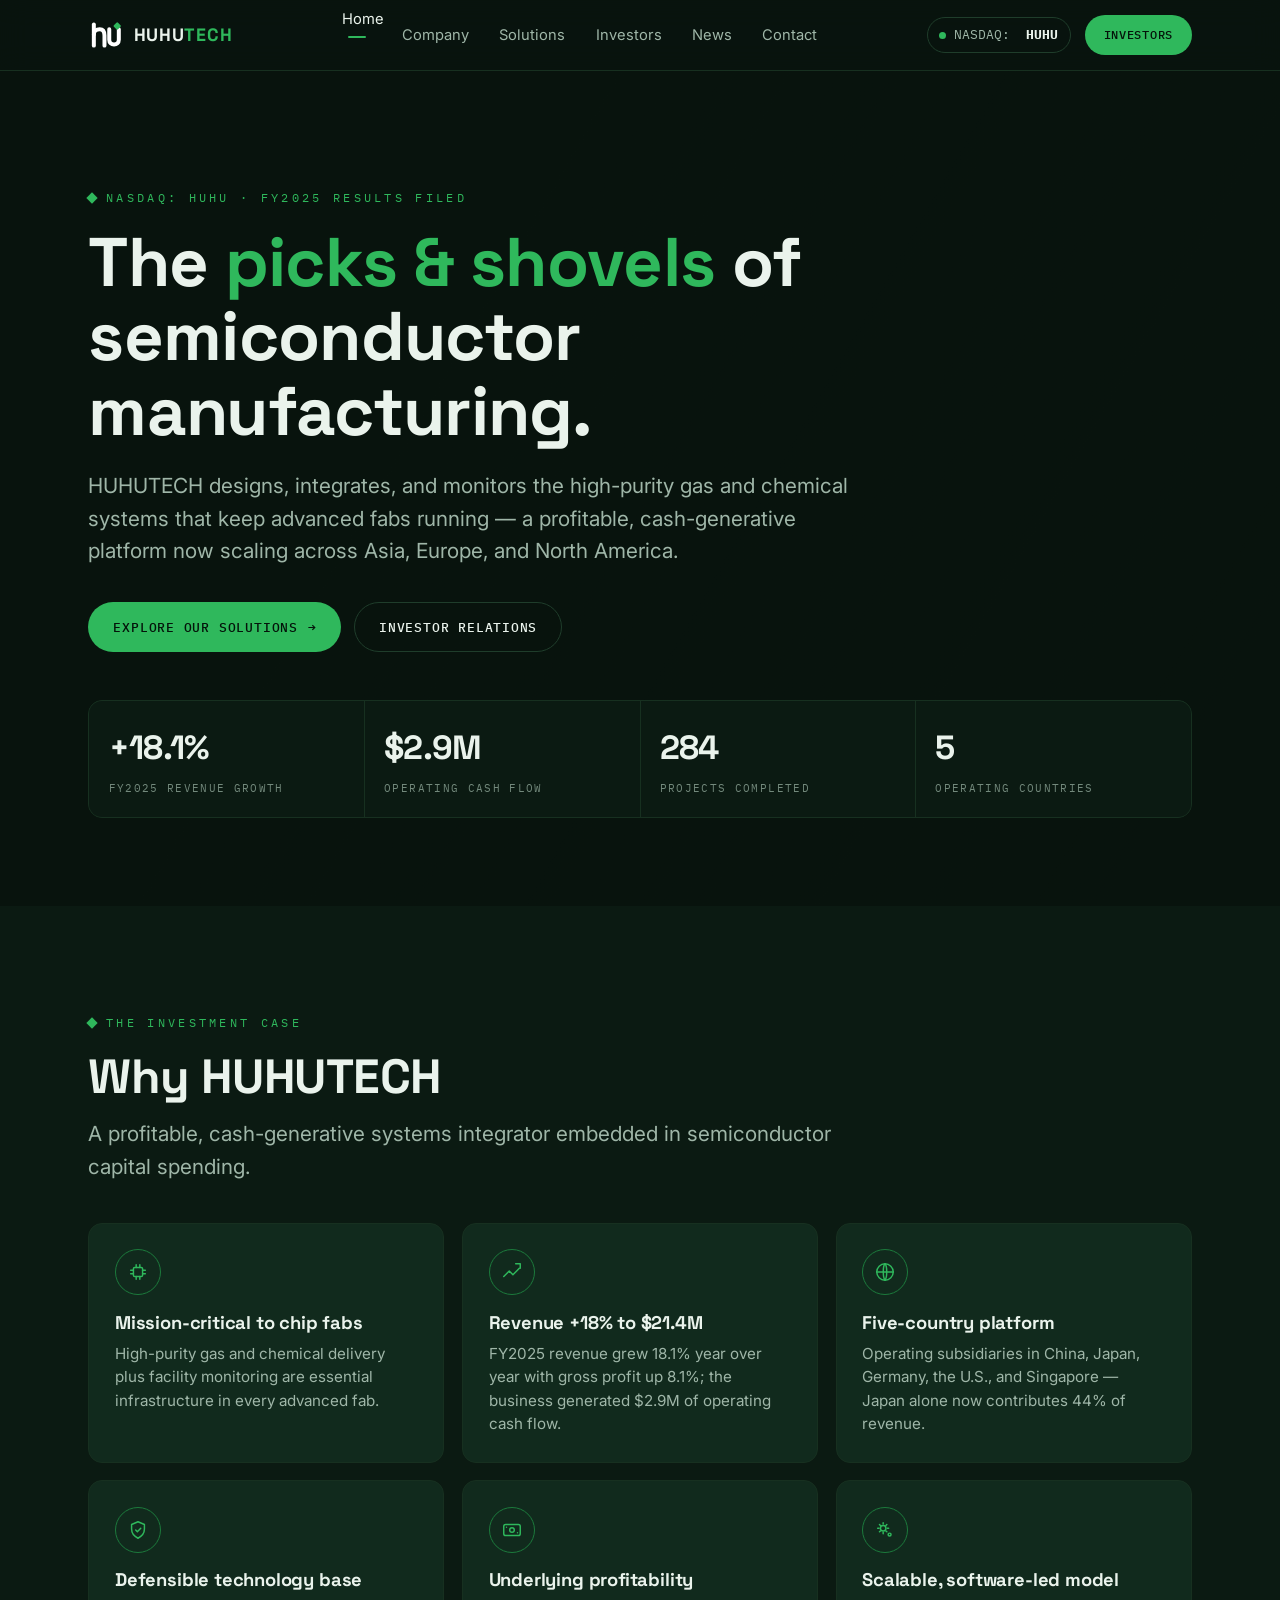
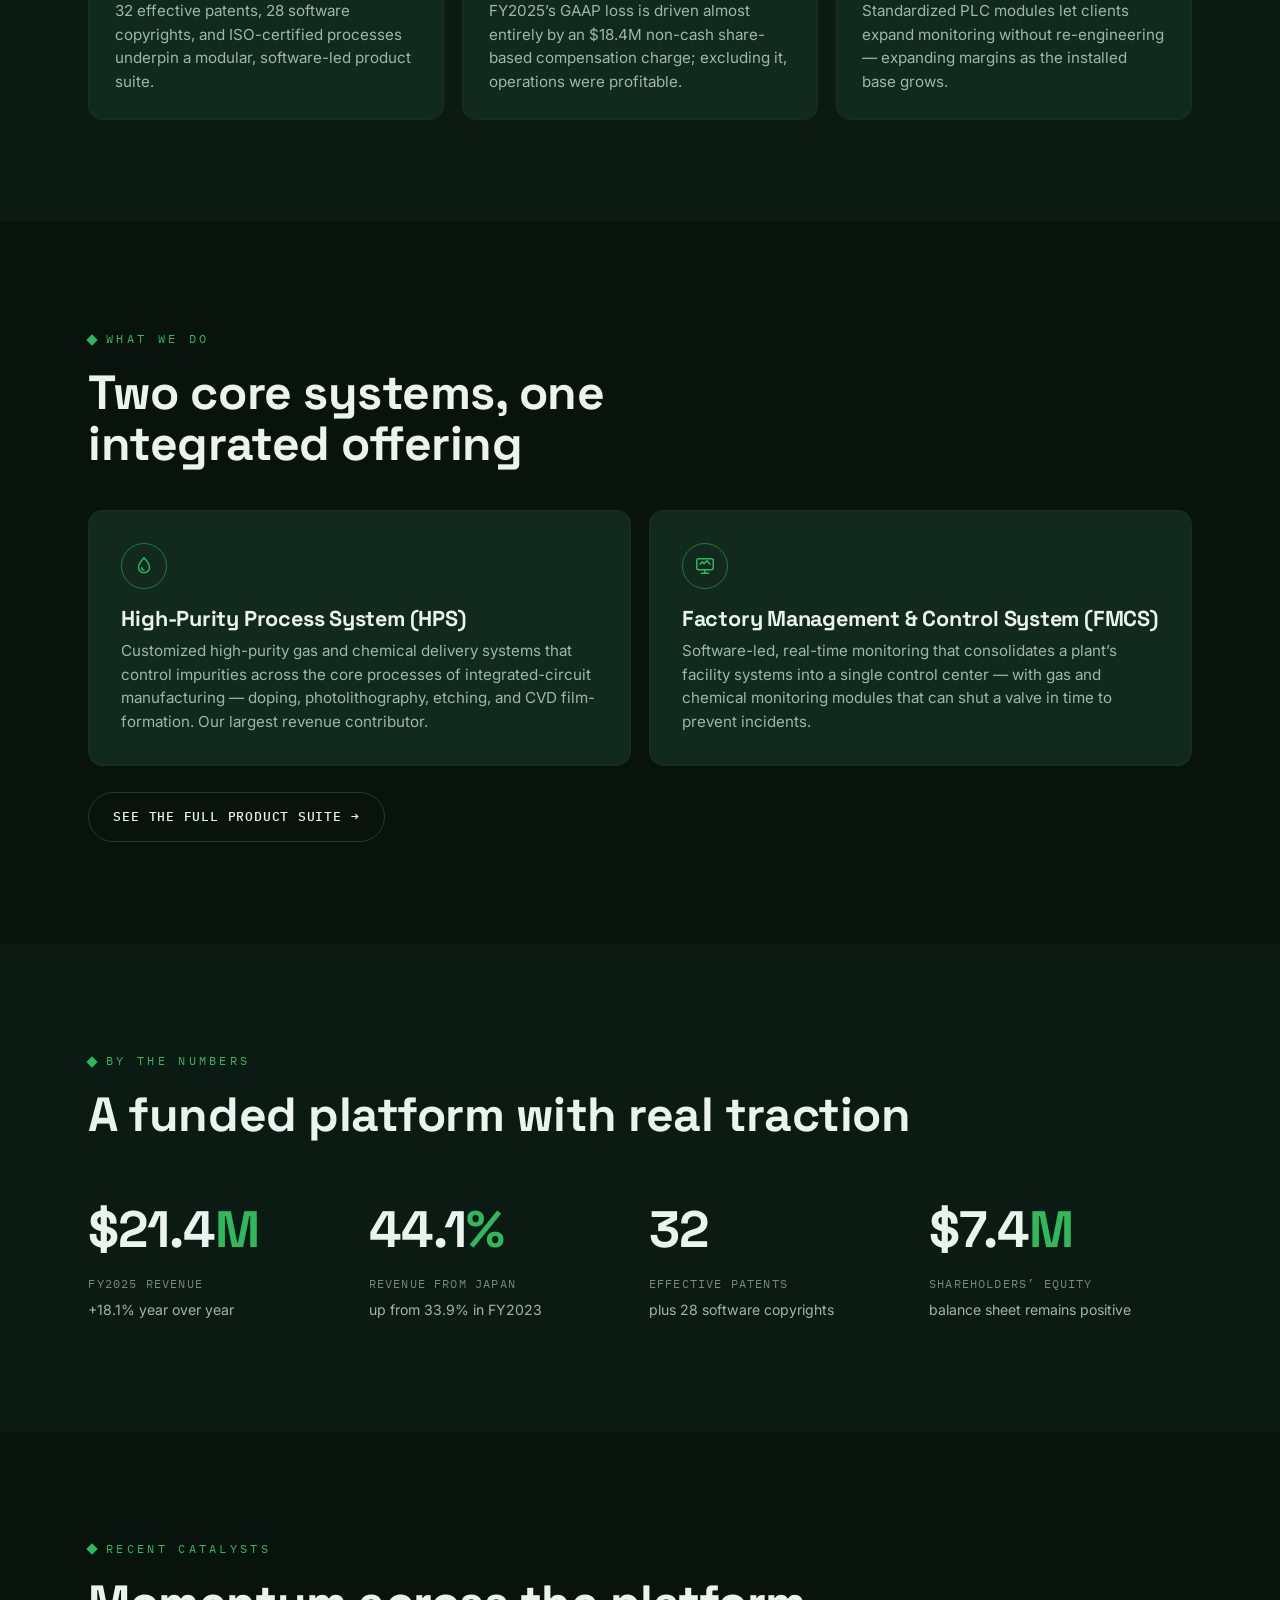
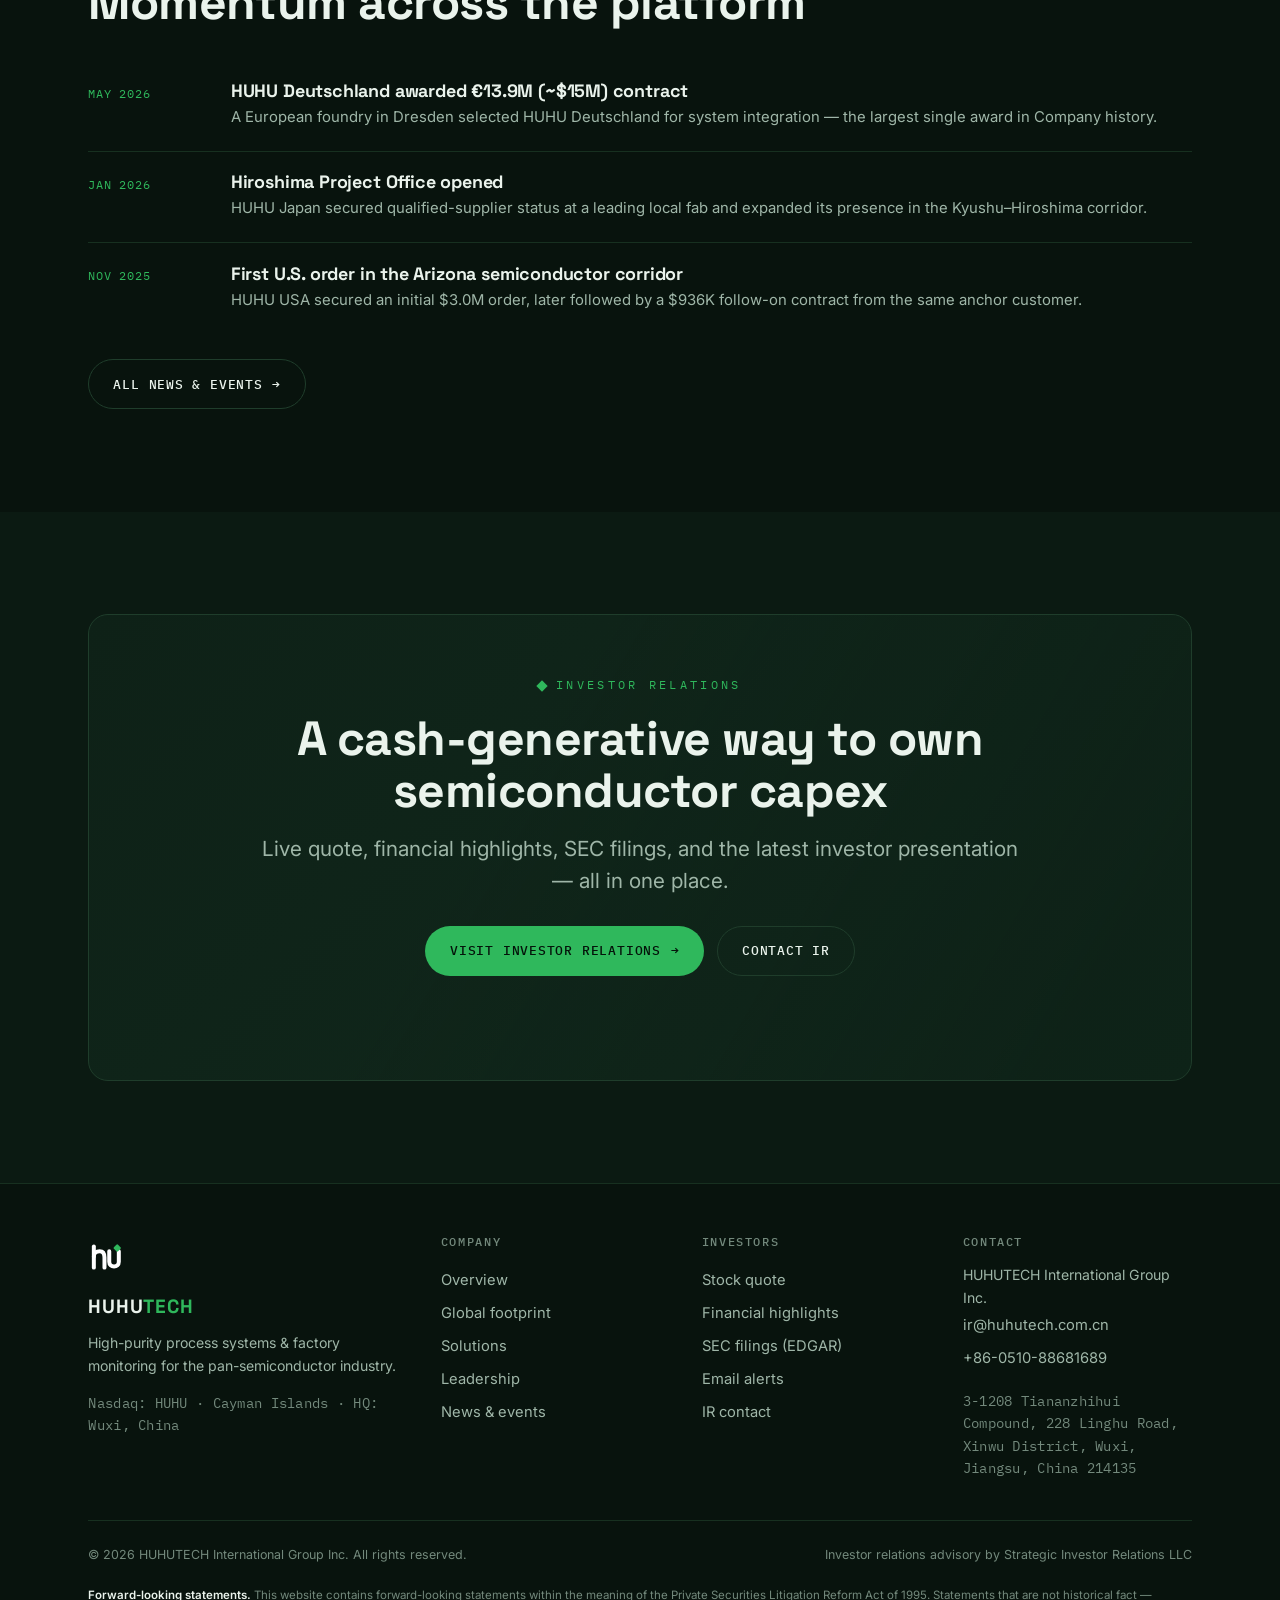
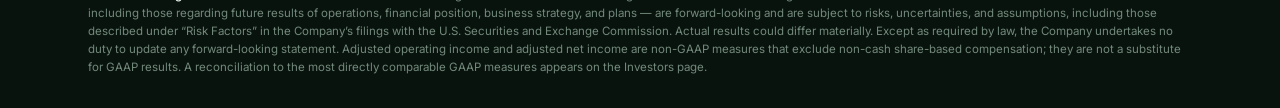
==== index.html @ 42f3e0a0 "Add files via upload" ====
<!DOCTYPE html>
<html lang="en">
<head>
<meta charset="utf-8">
<meta name="viewport" content="width=device-width, initial-scale=1">
<script>document.documentElement.className+=" js";</script>
<title>HUHUTECH International Group Inc. (Nasdaq: HUHU)</title>
<meta name="description" content="HUHUTECH designs, integrates, and monitors high-purity gas and chemical systems and factory monitoring for the pan-semiconductor industry. Nasdaq: HUHU.">
<meta property="og:title" content="HUHUTECH International Group Inc. (Nasdaq: HUHU)">
<meta property="og:description" content="HUHUTECH designs, integrates, and monitors high-purity gas and chemical systems and factory monitoring for the pan-semiconductor industry. Nasdaq: HUHU.">
<meta property="og:type" content="website">
<link rel="icon" href="assets/logomark.svg" type="image/svg+xml">
<link rel="preconnect" href="https://fonts.googleapis.com">
<link rel="preconnect" href="https://fonts.gstatic.com" crossorigin>
<link href="https://fonts.googleapis.com/css2?family=Space+Grotesk:wght@400;500;600;700&family=Inter:wght@400;500;600&family=IBM+Plex+Mono:wght@400;500&display=swap" rel="stylesheet">
<link rel="stylesheet" href="assets/styles.css">
</head>
<body>
<header class="site-head">
  <div class="wrap nav">
    <a class="brand" href="index.html" aria-label="HUHUTECH home"><svg width="34" height="34" viewBox="0 0 64 64" fill="none" xmlns="http://www.w3.org/2000/svg" aria-hidden="true"><g stroke="#fff" stroke-width="7.5" stroke-linecap="round" stroke-linejoin="round" fill="none"><path d="M11 12 L11 52"/><path d="M11 31 C11 24 16 21 22 21 C28 21 31 26 31 33 L31 52"/><path d="M40 21 L40 41 C40 47 44 50 49 50 C54 50 58 47 58 41 L58 21"/></g><rect x="49.5" y="9.5" width="11" height="11" rx="2.2" transform="rotate(45 55 15)" fill="#2FB85C"/></svg><span class="wm">HUHU<b>TECH</b></span></a>
    <nav aria-label="Primary"><ul class="nav-links"><li><a href="index.html" class="active">Home</a></li><li><a href="company.html">Company</a></li><li><a href="solutions.html">Solutions</a></li><li><a href="investors.html">Investors</a></li><li><a href="news.html">News</a></li><li><a href="contact.html">Contact</a></li></ul></nav>
    <div class="nav-right">
      <a class="tick" href="investors.html"><span class="dot" aria-hidden="true"></span>NASDAQ:&nbsp;<b>HUHU</b></a>
      <a class="btn btn--primary btn--sm" href="investors.html">Investors</a>
      <button class="nav-toggle" aria-label="Menu" aria-expanded="false"><span></span><span></span><span></span></button>
    </div>
  </div>
</header>
<main>

<section class="hero">
  <div class="lattice" aria-hidden="true"></div>
  <div class="wrap"><div class="hero-inner">
    <span class="eyebrow">Nasdaq: HUHU &middot; FY2025 results filed</span>
    <h1>The <em>picks &amp; shovels</em> of semiconductor manufacturing.</h1>
    <p class="lede">HUHUTECH designs, integrates, and monitors the high-purity gas and chemical systems that keep advanced fabs running &mdash; a profitable, cash-generative platform now scaling across Asia, Europe, and North America.</p>
    <div class="hero-cta">
      <a class="btn btn--primary" href="solutions.html">Explore our solutions <span class="arrow">&rarr;</span></a>
      <a class="btn btn--ghost" href="investors.html">Investor relations</a>
    </div>
    <div class="hero-stats">
      <div class="cell"><div class="num" data-count="18.1" data-suffix="%" data-prefix="+" data-dec="1" data-final="+18.1%">+18.1%</div><div class="lab">FY2025 revenue growth</div></div>
      <div class="cell"><div class="num" data-count="2.9" data-prefix="$" data-suffix="M" data-dec="1" data-final="$2.9M">$2.9M</div><div class="lab">Operating cash flow</div></div>
      <div class="cell"><div class="num" data-count="284" data-final="284">284</div><div class="lab">Projects completed</div></div>
      <div class="cell"><div class="num" data-count="5" data-final="5">5</div><div class="lab">Operating countries</div></div>
    </div>
  </div></div>
</section>

<section class="section">
  <div class="wrap">
    <span class="eyebrow">The investment case</span>
    <h2 style="max-width:16ch;margin-bottom:1rem">Why HUHUTECH</h2>
    <p class="lede" style="margin-bottom:2.5rem">A profitable, cash-generative systems integrator embedded in semiconductor capital spending.</p>
    <div class="grid grid-3">
      <div class="card" data-reveal><div class="ico"><svg viewBox="0 0 24 24" fill="none" stroke="currentColor" stroke-width="1.6" stroke-linecap="round" stroke-linejoin="round"><rect x="7" y="7" width="10" height="10" rx="1.5"/><path d="M10 7V4M14 7V4M10 20v-3M14 20v-3M7 10H4M7 14H4M20 10h-3M20 14h-3"/></svg></div><h3>Mission-critical to chip fabs</h3><p>High-purity gas and chemical delivery plus facility monitoring are essential infrastructure in every advanced fab.</p></div>
      <div class="card" data-reveal><div class="ico"><svg viewBox="0 0 24 24" fill="none" stroke="currentColor" stroke-width="1.6" stroke-linecap="round" stroke-linejoin="round"><path d="M3 17l6-6 4 4 7-7"/><path d="M21 8V3h-5"/></svg></div><h3>Revenue +18% to $21.4M</h3><p>FY2025 revenue grew 18.1% year over year with gross profit up 8.1%; the business generated $2.9M of operating cash flow.</p></div>
      <div class="card" data-reveal><div class="ico"><svg viewBox="0 0 24 24" fill="none" stroke="currentColor" stroke-width="1.6" stroke-linecap="round" stroke-linejoin="round"><circle cx="12" cy="12" r="9"/><path d="M3 12h18M12 3c2.5 2.5 2.5 15 0 18M12 3c-2.5 2.5-2.5 15 0 18"/></svg></div><h3>Five-country platform</h3><p>Operating subsidiaries in China, Japan, Germany, the U.S., and Singapore &mdash; Japan alone now contributes 44% of revenue.</p></div>
      <div class="card" data-reveal><div class="ico"><svg viewBox="0 0 24 24" fill="none" stroke="currentColor" stroke-width="1.6" stroke-linecap="round" stroke-linejoin="round"><path d="M12 3l7 3v5c0 4.5-3 8-7 10-4-2-7-5.5-7-10V6z"/><path d="M9.5 12l1.8 1.8L15 10"/></svg></div><h3>Defensible technology base</h3><p>32 effective patents, 28 software copyrights, and ISO-certified processes underpin a modular, software-led product suite.</p></div>
      <div class="card" data-reveal><div class="ico"><svg viewBox="0 0 24 24" fill="none" stroke="currentColor" stroke-width="1.6" stroke-linecap="round" stroke-linejoin="round"><rect x="3" y="6" width="18" height="12" rx="2"/><circle cx="12" cy="12" r="2.5"/><path d="M6 9v.01M18 15v.01"/></svg></div><h3>Underlying profitability</h3><p>FY2025’s GAAP loss is driven almost entirely by an $18.4M non-cash share-based compensation charge; excluding it, operations were profitable.</p></div>
      <div class="card" data-reveal><div class="ico"><svg viewBox="0 0 24 24" fill="none" stroke="currentColor" stroke-width="1.6" stroke-linecap="round" stroke-linejoin="round"><circle cx="10" cy="10" r="3"/><path d="M10 4v1.5M10 14.5V16M4 10h1.5M14.5 10H16M6 6l1 1M14 14l-1-1M14 6l-1 1M6 14l1-1"/><circle cx="17" cy="17" r="1.6"/></svg></div><h3>Scalable, software-led model</h3><p>Standardized PLC modules let clients expand monitoring without re-engineering &mdash; expanding margins as the installed base grows.</p></div>
    </div>
  </div>
</section>

<section class="section section--ink">
  <div class="wrap">
    <span class="eyebrow">What we do</span>
    <h2 style="max-width:20ch;margin-bottom:2.5rem">Two core systems, one integrated offering</h2>
    <div class="grid grid-2">
      <div class="card" data-reveal style="padding:2rem">
        <div class="ico"><svg viewBox="0 0 24 24" fill="none" stroke="currentColor" stroke-width="1.6" stroke-linecap="round" stroke-linejoin="round"><path d="M12 3s6 6.5 6 10.5A6 6 0 0 1 6 13.5C6 9.5 12 3 12 3z"/><path d="M9.5 14a2.5 2.5 0 0 0 2.5 2.5"/></svg></div>
        <h3 style="font-size:1.35rem">High-Purity Process System (HPS)</h3>
        <p>Customized high-purity gas and chemical delivery systems that control impurities across the core processes of integrated-circuit manufacturing &mdash; doping, photolithography, etching, and CVD film-formation. Our largest revenue contributor.</p>
      </div>
      <div class="card" data-reveal style="padding:2rem">
        <div class="ico"><svg viewBox="0 0 24 24" fill="none" stroke="currentColor" stroke-width="1.6" stroke-linecap="round" stroke-linejoin="round"><rect x="3" y="4" width="18" height="12" rx="2"/><path d="M8 20h8M12 16v4M6.5 10l2.5-2.5L11 9.5 14 6l3.5 4"/></svg></div>
        <h3 style="font-size:1.35rem">Factory Management &amp; Control System (FMCS)</h3>
        <p>Software-led, real-time monitoring that consolidates a plant’s facility systems into a single control center &mdash; with gas and chemical monitoring modules that can shut a valve in time to prevent incidents.</p>
      </div>
    </div>
    <div style="margin-top:1.6rem"><a class="btn btn--ghost" href="solutions.html">See the full product suite <span class="arrow">&rarr;</span></a></div>
  </div>
</section>

<section class="section">
  <div class="wrap">
    <span class="eyebrow">By the numbers</span>
    <h2 style="margin-bottom:2.5rem">A funded platform with real traction</h2>
    <div class="stats-row">
      <div class="stat" data-reveal><div class="big">$21.4<span class="u">M</span></div><div class="cap">FY2025 revenue</div><div class="sub">+18.1% year over year</div></div>
      <div class="stat" data-reveal><div class="big">44.1<span class="u">%</span></div><div class="cap">Revenue from Japan</div><div class="sub">up from 33.9% in FY2023</div></div>
      <div class="stat" data-reveal><div class="big">32</div><div class="cap">Effective patents</div><div class="sub">plus 28 software copyrights</div></div>
      <div class="stat" data-reveal><div class="big">$7.4<span class="u">M</span></div><div class="cap">Shareholders’ equity</div><div class="sub">balance sheet remains positive</div></div>
    </div>
  </div>
</section>

<section class="section section--ink">
  <div class="wrap">
    <span class="eyebrow">Recent catalysts</span>
    <h2 style="margin-bottom:2rem">Momentum across the platform</h2>
    <div class="timeline">
      <div class="tl" data-reveal><div class="when">MAY 2026</div><div class="what"><h3>HUHU Deutschland awarded €13.9M (~$15M) contract</h3><p>A European foundry in Dresden selected HUHU Deutschland for system integration &mdash; the largest single award in Company history.</p></div></div>
      <div class="tl" data-reveal><div class="when">JAN 2026</div><div class="what"><h3>Hiroshima Project Office opened</h3><p>HUHU Japan secured qualified-supplier status at a leading local fab and expanded its presence in the Kyushu&ndash;Hiroshima corridor.</p></div></div>
      <div class="tl" data-reveal><div class="when">NOV 2025</div><div class="what"><h3>First U.S. order in the Arizona semiconductor corridor</h3><p>HUHU USA secured an initial $3.0M order, later followed by a $936K follow-on contract from the same anchor customer.</p></div></div>
    </div>
    <div style="margin-top:1.6rem"><a class="btn btn--ghost" href="news.html">All news &amp; events <span class="arrow">&rarr;</span></a></div>
  </div>
</section>

<section class="section">
  <div class="wrap">
    <div class="cta-band">
      <div class="lattice" aria-hidden="true" style="opacity:.35"></div>
      <div style="position:relative;z-index:2">
        <span class="eyebrow" style="justify-content:center">Investor relations</span>
        <h2>A cash-generative way to own semiconductor capex</h2>
        <p class="lede">Live quote, financial highlights, SEC filings, and the latest investor presentation &mdash; all in one place.</p>
        <div class="hero-cta">
          <a class="btn btn--primary" href="investors.html">Visit investor relations <span class="arrow">&rarr;</span></a>
          <a class="btn btn--ghost" href="contact.html">Contact IR</a>
        </div>
      </div>
    </div>
  </div>
</section>

</main>
<footer class="site-foot">
  <div class="wrap">
    <div class="foot-top">
      <div class="foot-col foot-brand">
        <a class="brand" href="index.html" aria-label="HUHUTECH home"><svg width="34" height="34" viewBox="0 0 64 64" fill="none" xmlns="http://www.w3.org/2000/svg" aria-hidden="true"><g stroke="#fff" stroke-width="7.5" stroke-linecap="round" stroke-linejoin="round" fill="none"><path d="M11 12 L11 52"/><path d="M11 31 C11 24 16 21 22 21 C28 21 31 26 31 33 L31 52"/><path d="M40 21 L40 41 C40 47 44 50 49 50 C54 50 58 47 58 41 L58 21"/></g><rect x="49.5" y="9.5" width="11" height="11" rx="2.2" transform="rotate(45 55 15)" fill="#2FB85C"/></svg></a>
        <div class="wm">HUHU<b>TECH</b></div>
        <p>High-purity process systems &amp; factory monitoring for the pan-semiconductor industry.</p>
        <p class="note">Nasdaq: HUHU &middot; Cayman Islands &middot; HQ: Wuxi, China</p>
      </div>
      <div class="foot-col">
        <h4>Company</h4>
        <a href="company.html">Overview</a>
        <a href="company.html#footprint">Global footprint</a>
        <a href="solutions.html">Solutions</a>
        <a href="company.html#leadership">Leadership</a>
        <a href="news.html">News &amp; events</a>
      </div>
      <div class="foot-col">
        <h4>Investors</h4>
        <a href="investors.html#quote">Stock quote</a>
        <a href="investors.html#financials">Financial highlights</a>
        <a href="https://www.sec.gov/cgi-bin/browse-edgar?action=getcompany&amp;company=huhutech&amp;type=20-F&amp;dateb=&amp;owner=include&amp;count=40" target="_blank" rel="noopener">SEC filings (EDGAR)</a>
        <a href="investors.html#alerts">Email alerts</a>
        <a href="contact.html">IR contact</a>
      </div>
      <div class="foot-col">
        <h4>Contact</h4>
        <p>HUHUTECH International Group Inc.</p>
        <a href="mailto:ir@huhutech.com.cn">ir@huhutech.com.cn</a>
        <a href="tel:+861051088681689">+86-0510-88681689</a>
        <p class="note">3-1208 Tiananzhihui Compound, 228 Linghu Road, Xinwu District, Wuxi, Jiangsu, China 214135</p>
      </div>
    </div>
    <div class="foot-bottom">
      <p>&copy; <span id="yr">2026</span> HUHUTECH International Group Inc. All rights reserved.</p>
      <p>Investor relations advisory by Strategic Investor Relations LLC</p>
    </div>
    <p class="foot-disc"><strong>Forward-looking statements.</strong> This website contains forward-looking statements within the meaning of the Private Securities Litigation Reform Act of 1995. Statements that are not historical fact — including those regarding future results of operations, financial position, business strategy, and plans — are forward-looking and are subject to risks, uncertainties, and assumptions, including those described under “Risk Factors” in the Company’s filings with the U.S. Securities and Exchange Commission. Actual results could differ materially. Except as required by law, the Company undertakes no duty to update any forward-looking statement. Adjusted operating income and adjusted net income are non-GAAP measures that exclude non-cash share-based compensation; they are not a substitute for GAAP results. A reconciliation to the most directly comparable GAAP measures appears on the Investors page.</p>
  </div>
</footer>
<script src="assets/main.js"></script>

</body>
</html>
---- assets/styles.css ----
/* ============================================================
   HUHUTECH International Group — site stylesheet
   Design system: precision / high-purity / control-room
   ============================================================ */

:root{
  /* surfaces */
  --ink:#08130D;
  --ink-1:#0B1A12;
  --ink-2:#0E2117;
  --panel:#112A1D;
  --panel-2:#16331F;
  --line:#1F3D2B;
  --line-soft:#173020;
  /* brand */
  --green:#2FB85C;
  --green-bright:#41D873;
  --green-deep:#1C7A3C;
  /* text */
  --text:#EAF3EC;
  --mist:#9FB6A8;
  --mist-dim:#73897C;
  --paper:#F3F7F4;
  /* type */
  --display:"Space Grotesk",-apple-system,BlinkMacSystemFont,"Segoe UI",sans-serif;
  --body:"Inter",-apple-system,BlinkMacSystemFont,"Segoe UI",sans-serif;
  --mono:"IBM Plex Mono",ui-monospace,"SFMono-Regular",Menlo,monospace;
  /* metrics */
  --maxw:1180px;
  --gap:clamp(1rem,3vw,2rem);
  --radius:14px;
  --radius-lg:20px;
}

*{box-sizing:border-box;margin:0;padding:0}
html{scroll-behavior:smooth;-webkit-text-size-adjust:100%}
body{
  font-family:var(--body);
  background:var(--ink-1);
  color:var(--text);
  line-height:1.6;
  font-size:17px;
  -webkit-font-smoothing:antialiased;
  text-rendering:optimizeLegibility;
  overflow-x:hidden;
}
img,svg{display:block;max-width:100%}
a{color:inherit;text-decoration:none}
::selection{background:var(--green);color:var(--ink)}

/* ---------- layout primitives ---------- */
.wrap{max-width:var(--maxw);margin:0 auto;padding:0 clamp(1.1rem,4vw,2.4rem)}
.section{padding:clamp(3.5rem,8vw,6.5rem) 0}
.section--tight{padding:clamp(2.5rem,5vw,4rem) 0}
.section--paper{background:var(--paper);color:#0d1f15}
.section--ink{background:var(--ink)}
.divider{height:1px;background:var(--line-soft);border:0}

/* ---------- eyebrow + headings ---------- */
.eyebrow{
  font-family:var(--mono);
  font-size:.74rem;
  letter-spacing:.28em;
  text-transform:uppercase;
  color:var(--green);
  display:inline-flex;align-items:center;gap:.6rem;
  margin-bottom:1.1rem;
}
.eyebrow::before{
  content:"";width:8px;height:8px;background:var(--green);
  transform:rotate(45deg);display:inline-block;flex:none;
}
.section--paper .eyebrow{color:var(--green-deep)}
h1,h2,h3,h4{font-family:var(--display);font-weight:700;line-height:1.08;letter-spacing:-.01em}
h1{font-size:clamp(2.4rem,6vw,4.3rem)}
h2{font-size:clamp(1.9rem,4vw,3rem)}
h3{font-size:clamp(1.2rem,2vw,1.5rem)}
.lede{font-size:clamp(1.05rem,1.7vw,1.3rem);color:var(--mist);max-width:60ch;line-height:1.55}
.section--paper .lede{color:#3a4d42}
p{color:var(--mist)}
.section--paper p{color:#41544a}
strong{color:var(--text);font-weight:600}
.section--paper strong{color:#0d1f15}

/* ---------- buttons ---------- */
.btn{
  font-family:var(--mono);font-size:.82rem;letter-spacing:.06em;
  text-transform:uppercase;font-weight:500;
  display:inline-flex;align-items:center;gap:.6rem;
  padding:.85rem 1.5rem;border-radius:999px;
  border:1px solid transparent;cursor:pointer;
  transition:transform .18s ease,background .18s ease,border-color .18s ease,color .18s ease;
  white-space:nowrap;
}
.btn--primary{background:var(--green);color:#04130a}
.btn--primary:hover{background:var(--green-bright);transform:translateY(-2px)}
.btn--ghost{border-color:var(--line);color:var(--text)}
.btn--ghost:hover{border-color:var(--green);color:var(--green-bright);transform:translateY(-2px)}
.section--paper .btn--ghost{border-color:#cdddd3;color:#0d1f15}
.btn--sm{padding:.6rem 1.1rem;font-size:.74rem}
.arrow{transition:transform .18s ease}
.btn:hover .arrow{transform:translateX(3px)}

/* ---------- header / nav ---------- */
.site-head{
  position:sticky;top:0;z-index:60;
  background:rgba(8,19,13,.78);
  backdrop-filter:blur(14px);-webkit-backdrop-filter:blur(14px);
  border-bottom:1px solid var(--line-soft);
}
.nav{display:flex;align-items:center;justify-content:space-between;height:70px;gap:1.2rem}
.brand{display:flex;align-items:center;gap:.7rem;flex:none}
.brand svg{width:34px;height:34px}
.brand .wm{font-family:var(--display);font-weight:700;font-size:1.12rem;letter-spacing:.04em}
.brand .wm b{color:var(--green);font-weight:700}
.nav-links{display:flex;align-items:center;gap:.3rem;list-style:none}
.nav-links a{
  font-size:.92rem;color:var(--mist);padding:.5rem .8rem;border-radius:8px;
  transition:color .16s ease,background .16s ease;
}
.nav-links a:hover{color:var(--text)}
.nav-links a.active{color:var(--text)}
.nav-links a.active::after{
  content:"";display:block;height:2px;width:18px;background:var(--green);
  margin:.28rem auto 0;border-radius:2px;
}
.nav-right{display:flex;align-items:center;gap:.9rem;flex:none}
.tick{
  font-family:var(--mono);font-size:.8rem;display:flex;align-items:center;gap:.5rem;
  padding:.4rem .7rem;border:1px solid var(--line);border-radius:999px;color:var(--mist);
}
.tick b{color:var(--text)}
.tick .dot{width:7px;height:7px;border-radius:50%;background:var(--green);box-shadow:0 0 0 0 rgba(47,184,92,.6);animation:pulse 2.4s infinite}
@keyframes pulse{0%{box-shadow:0 0 0 0 rgba(47,184,92,.55)}70%{box-shadow:0 0 0 7px rgba(47,184,92,0)}100%{box-shadow:0 0 0 0 rgba(47,184,92,0)}}
.nav-toggle{display:none;background:none;border:1px solid var(--line);border-radius:8px;padding:.45rem .6rem;cursor:pointer}
.nav-toggle span{display:block;width:18px;height:2px;background:var(--text);margin:3px 0;transition:.2s}

@media(max-width:920px){
  .nav-links{
    position:fixed;inset:70px 0 auto 0;flex-direction:column;align-items:stretch;
    background:var(--ink);border-bottom:1px solid var(--line);padding:.6rem 1.2rem 1.2rem;
    gap:.1rem;transform:translateY(-130%);transition:transform .28s ease;z-index:55;
  }
  .nav-links.open{transform:translateY(0)}
  .nav-links a{padding:.85rem .4rem;border-bottom:1px solid var(--line-soft)}
  .nav-links a.active::after{display:none}
  .nav-toggle{display:block}
  .tick{display:none}
}

/* ---------- hero ---------- */
.hero{position:relative;overflow:hidden;background:var(--ink)}
.hero .wrap{position:relative;z-index:2}
.hero-inner{padding:clamp(3.5rem,9vw,7rem) 0 clamp(3rem,7vw,5.5rem)}
.lattice{
  position:absolute;inset:0;z-index:1;pointer-events:none;opacity:.55;
  background-image:
    linear-gradient(120deg,rgba(8,19,13,0) 35%,rgba(8,19,13,.9) 90%),
    url("assets/lattice.svg");
  background-size:cover,46px 46px;
}
.hero h1{max-width:18ch;margin-bottom:1.4rem}
.hero h1 em{font-style:normal;color:var(--green);position:relative}
.hero .lede{margin-bottom:2.2rem}
.hero-cta{display:flex;flex-wrap:wrap;gap:.8rem;margin-bottom:3rem}
.hero-stats{display:grid;grid-template-columns:repeat(4,1fr);gap:1px;background:var(--line-soft);
  border:1px solid var(--line-soft);border-radius:var(--radius);overflow:hidden}
.hero-stats .cell{background:var(--ink-1);padding:1.2rem 1.2rem}
.hero-stats .num{font-family:var(--display);font-weight:700;font-size:clamp(1.5rem,3vw,2.1rem);color:var(--text);letter-spacing:-.02em}
.hero-stats .lab{font-family:var(--mono);font-size:.7rem;letter-spacing:.12em;text-transform:uppercase;color:var(--mist-dim);margin-top:.35rem}
@media(max-width:680px){.hero-stats{grid-template-columns:repeat(2,1fr)}}

/* ---------- cards / grids ---------- */
.grid{display:grid;gap:1.1rem}
.grid-2{grid-template-columns:repeat(2,1fr)}
.grid-3{grid-template-columns:repeat(3,1fr)}
.grid-4{grid-template-columns:repeat(4,1fr)}
@media(max-width:900px){.grid-3,.grid-4{grid-template-columns:repeat(2,1fr)}}
@media(max-width:600px){.grid-2,.grid-3,.grid-4{grid-template-columns:1fr}}

.card{
  background:var(--panel);border:1px solid var(--line-soft);border-radius:var(--radius);
  padding:1.6rem;transition:border-color .2s ease,transform .2s ease,background .2s ease;
}
.card:hover{border-color:var(--green-deep);transform:translateY(-3px)}
.card .ico{
  width:46px;height:46px;border-radius:50%;border:1.5px solid var(--green-deep);
  display:flex;align-items:center;justify-content:center;margin-bottom:1.1rem;color:var(--green);
}
.card .ico svg{width:22px;height:22px}
.card h3{margin-bottom:.55rem;font-size:1.15rem}
.card p{font-size:.95rem;line-height:1.55}
.section--paper .card{background:#fff;border-color:#e4ece7}
.section--paper .card:hover{border-color:var(--green)}
.section--paper .card .ico{border-color:var(--green)}

/* ---------- stat callouts ---------- */
.stats-row{display:grid;grid-template-columns:repeat(4,1fr);gap:1.1rem}
@media(max-width:860px){.stats-row{grid-template-columns:repeat(2,1fr)}}
.stat{padding:.5rem 0}
.stat .big{font-family:var(--display);font-weight:700;font-size:clamp(2.2rem,4.5vw,3.2rem);letter-spacing:-.02em;color:var(--text)}
.stat .big .u{color:var(--green)}
.stat .cap{font-family:var(--mono);font-size:.74rem;letter-spacing:.1em;text-transform:uppercase;color:var(--mist-dim);margin-top:.3rem}
.stat .sub{font-size:.88rem;color:var(--mist);margin-top:.3rem}
.section--paper .stat .big{color:#0d1f15}

/* ---------- two-column feature ---------- */
.feat{display:grid;grid-template-columns:1.05fr .95fr;gap:clamp(1.5rem,4vw,3.4rem);align-items:center}
.feat.rev{grid-template-columns:.95fr 1.05fr}
@media(max-width:840px){.feat,.feat.rev{grid-template-columns:1fr}}
.feat ul{list-style:none;margin-top:1.3rem;display:grid;gap:.8rem}
.feat li{position:relative;padding-left:1.5rem;color:var(--mist);font-size:.97rem}
.feat li::before{content:"";position:absolute;left:0;top:.5em;width:8px;height:8px;background:var(--green);transform:rotate(45deg)}
.section--paper .feat li{color:#41544a}

/* ---------- diagram panel (FMCS layers) ---------- */
.layers{display:grid;gap:.7rem}
.layer{
  display:flex;align-items:center;gap:1rem;background:var(--panel);border:1px solid var(--line-soft);
  border-radius:12px;padding:1rem 1.2rem;
}
.layer .n{font-family:var(--mono);color:var(--green);font-size:.85rem;flex:none;width:1.6rem}
.layer .t{font-family:var(--display);font-weight:600;font-size:1rem}
.layer .d{color:var(--mist);font-size:.86rem}
.layer .chev{margin-left:auto;color:var(--green-deep)}

/* ---------- footprint ---------- */
.geo-grid{display:grid;grid-template-columns:repeat(5,1fr);gap:1rem}
@media(max-width:900px){.geo-grid{grid-template-columns:repeat(2,1fr)}}
@media(max-width:520px){.geo-grid{grid-template-columns:1fr}}
.geo{background:var(--panel);border:1px solid var(--line-soft);border-radius:var(--radius);overflow:hidden}
.geo .hd{background:var(--green-deep);color:#eafff1;font-family:var(--display);font-weight:600;padding:.7rem 1rem;font-size:1rem;display:flex;justify-content:space-between;align-items:center}
.geo .hd .est{font-family:var(--mono);font-size:.66rem;letter-spacing:.08em;opacity:.85}
.geo .bd{padding:1rem 1.1rem 1.2rem}
.geo .sub{font-family:var(--display);font-weight:600;font-size:.98rem;color:var(--text);margin-bottom:.35rem}
.geo .bd p{font-size:.85rem;line-height:1.5}

/* ---------- bars / charts ---------- */
.bars{display:grid;gap:1.1rem;margin-top:.5rem}
.bar-row{display:grid;grid-template-columns:5.2rem 1fr 5rem;align-items:center;gap:1rem}
.bar-row .yr{font-family:var(--mono);font-size:.82rem;color:var(--mist)}
.bar-track{height:30px;background:var(--ink-2);border-radius:7px;overflow:hidden;border:1px solid var(--line-soft)}
.bar-fill{height:100%;background:linear-gradient(90deg,var(--green-deep),var(--green));border-radius:6px;width:0;transition:width 1.1s cubic-bezier(.2,.7,.2,1)}
.bar-row .val{font-family:var(--display);font-weight:600;font-size:1rem;text-align:right}
.section--paper .bar-track{background:#e8efe9;border-color:#dbe6df}

/* donut legend */
.legend{display:grid;gap:.6rem;margin-top:.4rem}
.legend .li{display:flex;align-items:center;gap:.7rem;font-size:.92rem}
.legend .sw{width:13px;height:13px;border-radius:3px;flex:none}
.legend .li .pc{margin-left:auto;font-family:var(--mono);color:var(--text);font-weight:500}
.section--paper .legend .li .pc{color:#0d1f15}

/* ---------- tables ---------- */
.tbl-wrap{overflow-x:auto;border:1px solid var(--line-soft);border-radius:var(--radius)}
table{width:100%;border-collapse:collapse;font-size:.92rem;min-width:480px}
th,td{text-align:left;padding:.85rem 1.1rem;border-bottom:1px solid var(--line-soft)}
thead th{font-family:var(--mono);font-size:.7rem;letter-spacing:.1em;text-transform:uppercase;color:var(--mist-dim);background:var(--ink-2)}
tbody tr:last-child td{border-bottom:0}
tbody tr:nth-child(even){background:var(--ink-2)}
td.num,th.num{text-align:right;font-family:var(--mono);color:var(--text)}
td:first-child{color:var(--mist)}

/* ---------- IR quote / widgets ---------- */
.quote-grid{display:grid;grid-template-columns:1.3fr 1fr;gap:1.4rem;align-items:start}
@media(max-width:900px){.quote-grid{grid-template-columns:1fr}}
.widget-card{background:var(--panel);border:1px solid var(--line-soft);border-radius:var(--radius);padding:1.1rem;overflow:hidden}
.widget-card h3{font-size:1rem;margin-bottom:.9rem;color:var(--mist);font-family:var(--mono);font-weight:500;font-size:.78rem;letter-spacing:.14em;text-transform:uppercase}
.profile-grid{display:grid;grid-template-columns:repeat(2,1fr);gap:1px;background:var(--line-soft);border:1px solid var(--line-soft);border-radius:var(--radius);overflow:hidden}
.profile-grid .pc{background:var(--panel);padding:1.1rem 1.2rem}
.profile-grid .k{font-family:var(--mono);font-size:.68rem;letter-spacing:.1em;text-transform:uppercase;color:var(--mist-dim)}
.profile-grid .v{font-family:var(--display);font-weight:600;font-size:1.25rem;margin-top:.25rem}

/* ---------- timeline / news ---------- */
.timeline{display:grid;gap:0}
.tl{display:grid;grid-template-columns:7.5rem 1fr;gap:1.4rem;padding:1.3rem 0;border-bottom:1px solid var(--line-soft);position:relative}
.tl:last-child{border-bottom:0}
.tl .when{font-family:var(--mono);font-size:.78rem;letter-spacing:.06em;color:var(--green);padding-top:.15rem}
.tl .what h3{font-size:1.12rem;margin-bottom:.35rem}
.tl .what p{font-size:.93rem}
@media(max-width:560px){.tl{grid-template-columns:1fr;gap:.4rem}}

/* ---------- leadership ---------- */
.people{display:grid;grid-template-columns:repeat(3,1fr);gap:1.1rem}
@media(max-width:820px){.people{grid-template-columns:repeat(2,1fr)}}
@media(max-width:520px){.people{grid-template-columns:1fr}}
.person{background:var(--panel);border:1px solid var(--line-soft);border-radius:var(--radius);padding:1.5rem}
.person .av{width:54px;height:54px;border-radius:12px;background:linear-gradient(135deg,var(--green-deep),var(--green));
  display:flex;align-items:center;justify-content:center;font-family:var(--display);font-weight:700;color:#04130a;font-size:1.1rem;margin-bottom:1rem}
.person h3{font-size:1.12rem;margin-bottom:.15rem}
.person .role{font-family:var(--mono);font-size:.74rem;letter-spacing:.08em;text-transform:uppercase;color:var(--green);margin-bottom:.9rem}
.person ul{list-style:none;display:grid;gap:.4rem}
.person li{font-size:.84rem;color:var(--mist);padding-left:1rem;position:relative;line-height:1.45}
.person li::before{content:"";position:absolute;left:0;top:.55em;width:5px;height:5px;background:var(--green-deep);transform:rotate(45deg)}
.person .tag{display:inline-block;font-family:var(--mono);font-size:.66rem;letter-spacing:.08em;text-transform:uppercase;color:var(--mist-dim);border:1px solid var(--line);border-radius:999px;padding:.2rem .6rem;margin-bottom:.8rem}

/* ---------- pills ---------- */
.pills{display:flex;flex-wrap:wrap;gap:.6rem;margin-top:1.3rem}
.pill{font-family:var(--mono);font-size:.78rem;letter-spacing:.04em;color:var(--mist);
  border:1px solid var(--line);border-radius:999px;padding:.5rem .95rem;background:var(--ink-2)}
.pill b{color:var(--green)}

/* ---------- CTA band ---------- */
.cta-band{background:linear-gradient(135deg,var(--ink-2),var(--panel));border:1px solid var(--line);border-radius:var(--radius-lg);
  padding:clamp(2rem,5vw,3.5rem);text-align:center;position:relative;overflow:hidden}
.cta-band h2{margin-bottom:1rem}
.cta-band .lede{margin:0 auto 1.8rem}
.cta-band .hero-cta{justify-content:center}

/* ---------- disclosure / fineprint ---------- */
.fineprint{font-size:.78rem;color:var(--mist-dim);line-height:1.55;max-width:90ch}
.fineprint h4{font-family:var(--mono);font-size:.72rem;letter-spacing:.12em;text-transform:uppercase;color:var(--mist);margin-bottom:.5rem;font-weight:500}
.note{font-family:var(--mono);font-size:.72rem;color:var(--mist-dim);letter-spacing:.02em;margin-top:.9rem}

/* ---------- forms ---------- */
.field{display:grid;gap:.4rem;margin-bottom:1rem}
.field label{font-family:var(--mono);font-size:.72rem;letter-spacing:.1em;text-transform:uppercase;color:var(--mist)}
.field input,.field textarea,.field select{
  font-family:var(--body);font-size:.95rem;color:var(--text);background:var(--ink-2);
  border:1px solid var(--line);border-radius:10px;padding:.8rem 1rem;width:100%;
}
.field input:focus,.field textarea:focus,.field select:focus{outline:none;border-color:var(--green)}
.field textarea{resize:vertical;min-height:120px}

/* ---------- footer ---------- */
.site-foot{background:var(--ink);border-top:1px solid var(--line-soft);padding:3.2rem 0 2rem}
.foot-top{display:grid;grid-template-columns:1.4fr 1fr 1fr 1fr;gap:2rem;margin-bottom:2.5rem}
@media(max-width:820px){.foot-top{grid-template-columns:1fr 1fr}}
@media(max-width:520px){.foot-top{grid-template-columns:1fr}}
.foot-col h4{font-family:var(--mono);font-size:.72rem;letter-spacing:.14em;text-transform:uppercase;color:var(--mist-dim);margin-bottom:1rem;font-weight:500}
.foot-col a{display:block;color:var(--mist);font-size:.92rem;padding:.3rem 0;transition:color .15s}
.foot-col a:hover{color:var(--green-bright)}
.foot-col p{font-size:.88rem}
.foot-brand .wm{font-family:var(--display);font-weight:700;font-size:1.2rem;letter-spacing:.04em;margin:.8rem 0 .6rem}
.foot-brand .wm b{color:var(--green)}
.foot-bottom{border-top:1px solid var(--line-soft);padding-top:1.5rem;display:flex;justify-content:space-between;gap:1rem;flex-wrap:wrap;align-items:center}
.foot-bottom p{font-size:.78rem;color:var(--mist-dim)}
.foot-disc{font-size:.72rem;color:var(--mist-dim);line-height:1.55;margin-top:1.4rem;max-width:100%}

/* ---------- reveal animation (progressive: only hide when JS is active) ---------- */
.js [data-reveal]{opacity:0;transform:translateY(18px);transition:opacity .7s ease,transform .7s ease}
.js [data-reveal].in{opacity:1;transform:none}

@media(prefers-reduced-motion:reduce){
  *{animation:none!important;transition:none!important;scroll-behavior:auto!important}
  .js [data-reveal]{opacity:1;transform:none}
  .bar-fill{transition:none}
}

/* focus visibility */
a:focus-visible,button:focus-visible,input:focus-visible,textarea:focus-visible{
  outline:2px solid var(--green-bright);outline-offset:2px;border-radius:4px;
}
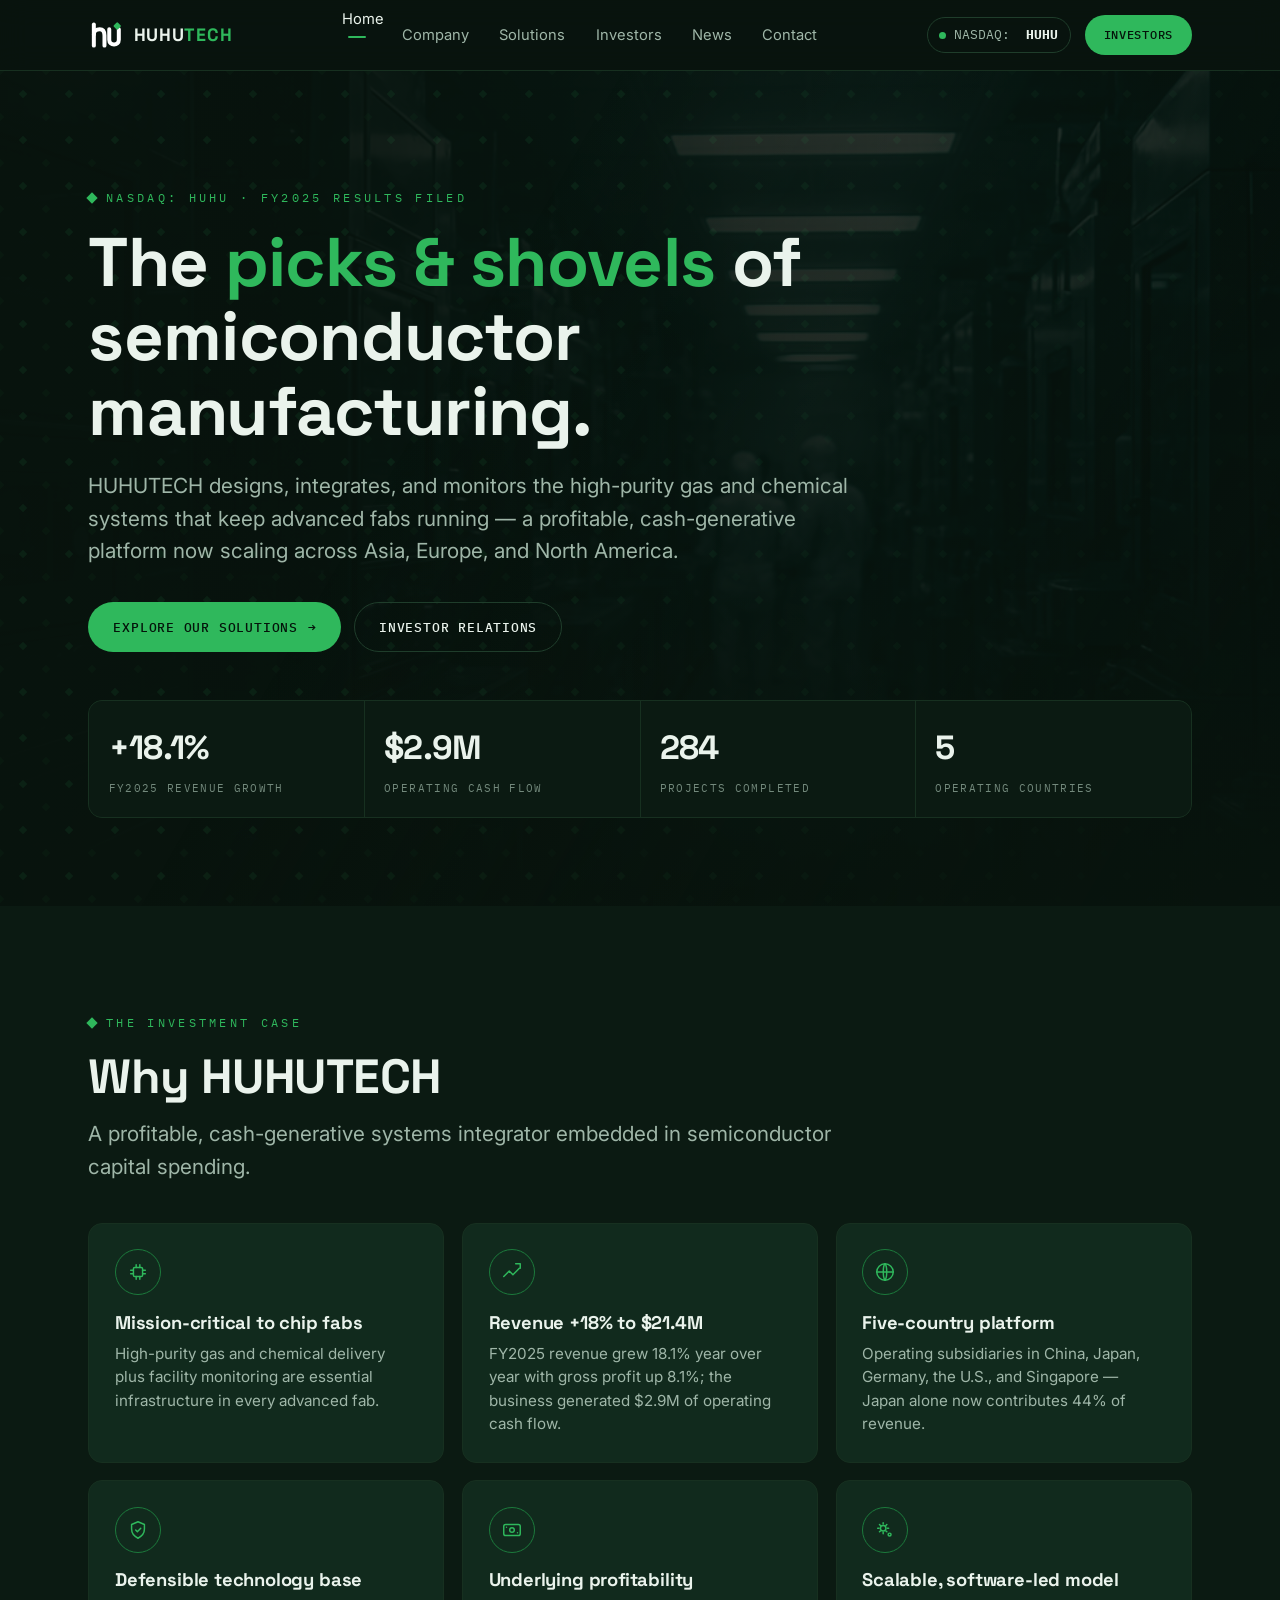
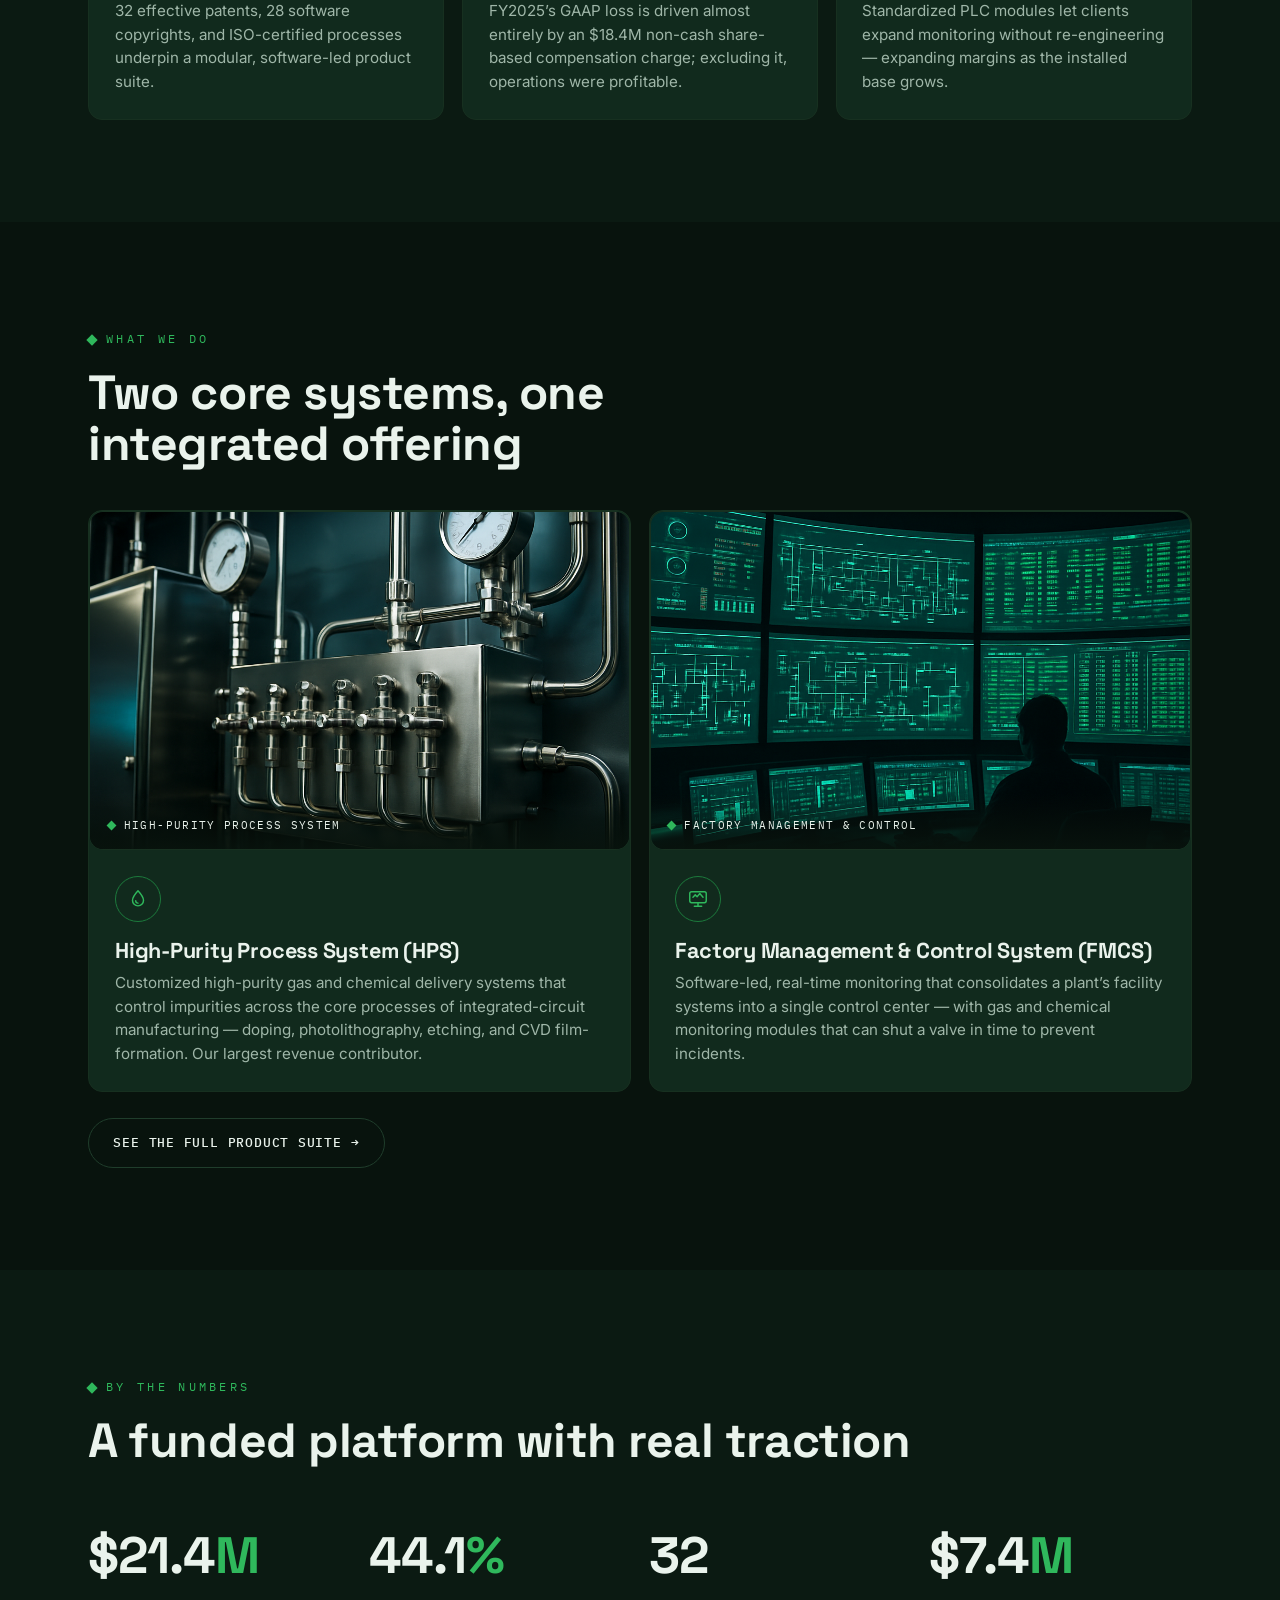
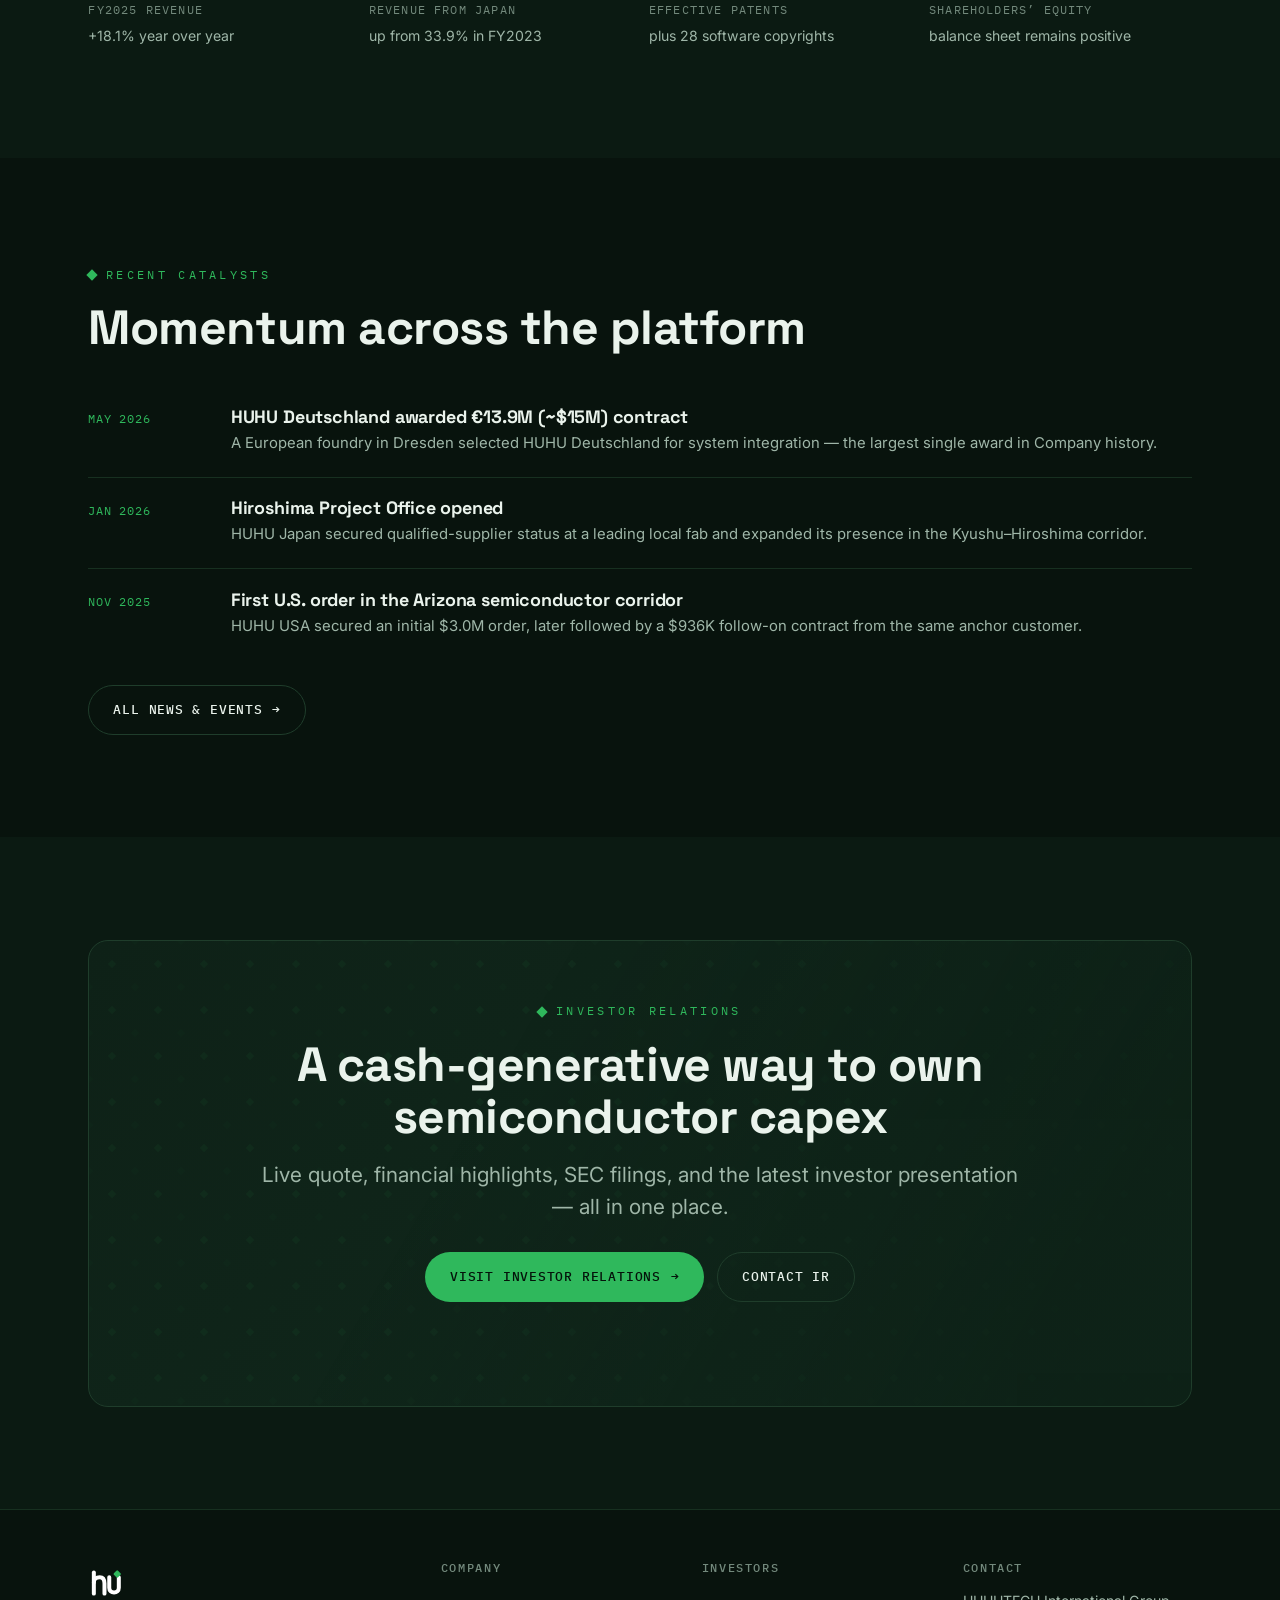
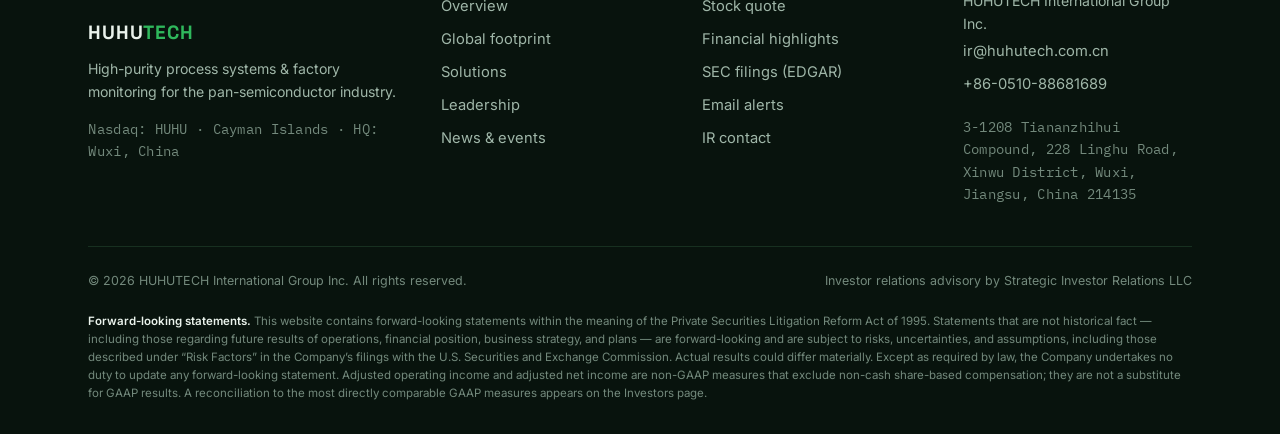
==== commit adfe4d77: "feat: add new images and hero section styling Added new images and updated CSS for hero section back" ====
--- a/index.html
+++ b/index.html
@@ -30,6 +30,7 @@
 <main>
 
 <section class="hero">
+  <div class="hero-photo" aria-hidden="true"></div>
   <div class="lattice" aria-hidden="true"></div>
   <div class="wrap"><div class="hero-inner">
     <span class="eyebrow">Nasdaq: HUHU &middot; FY2025 results filed</span>
@@ -69,15 +70,21 @@
     <span class="eyebrow">What we do</span>
     <h2 style="max-width:20ch;margin-bottom:2.5rem">Two core systems, one integrated offering</h2>
     <div class="grid grid-2">
-      <div class="card" data-reveal style="padding:2rem">
-        <div class="ico"><svg viewBox="0 0 24 24" fill="none" stroke="currentColor" stroke-width="1.6" stroke-linecap="round" stroke-linejoin="round"><path d="M12 3s6 6.5 6 10.5A6 6 0 0 1 6 13.5C6 9.5 12 3 12 3z"/><path d="M9.5 14a2.5 2.5 0 0 0 2.5 2.5"/></svg></div>
-        <h3 style="font-size:1.35rem">High-Purity Process System (HPS)</h3>
-        <p>Customized high-purity gas and chemical delivery systems that control impurities across the core processes of integrated-circuit manufacturing &mdash; doping, photolithography, etching, and CVD film-formation. Our largest revenue contributor.</p>
+      <div class="card" data-reveal style="padding:0;overflow:hidden">
+        <div class="media media--wide"><img src="assets/img/hps-gas-system.png" alt="Polished stainless-steel high-purity gas delivery manifold with pressure gauges and electropolished tubing" loading="lazy"><span class="cap">High-Purity Process System</span></div>
+        <div style="padding:1.6rem">
+          <div class="ico"><svg viewBox="0 0 24 24" fill="none" stroke="currentColor" stroke-width="1.6" stroke-linecap="round" stroke-linejoin="round"><path d="M12 3s6 6.5 6 10.5A6 6 0 0 1 6 13.5C6 9.5 12 3 12 3z"/><path d="M9.5 14a2.5 2.5 0 0 0 2.5 2.5"/></svg></div>
+          <h3 style="font-size:1.35rem">High-Purity Process System (HPS)</h3>
+          <p>Customized high-purity gas and chemical delivery systems that control impurities across the core processes of integrated-circuit manufacturing &mdash; doping, photolithography, etching, and CVD film-formation. Our largest revenue contributor.</p>
+        </div>
       </div>
-      <div class="card" data-reveal style="padding:2rem">
-        <div class="ico"><svg viewBox="0 0 24 24" fill="none" stroke="currentColor" stroke-width="1.6" stroke-linecap="round" stroke-linejoin="round"><rect x="3" y="4" width="18" height="12" rx="2"/><path d="M8 20h8M12 16v4M6.5 10l2.5-2.5L11 9.5 14 6l3.5 4"/></svg></div>
-        <h3 style="font-size:1.35rem">Factory Management &amp; Control System (FMCS)</h3>
-        <p>Software-led, real-time monitoring that consolidates a plant’s facility systems into a single control center &mdash; with gas and chemical monitoring modules that can shut a valve in time to prevent incidents.</p>
+      <div class="card" data-reveal style="padding:0;overflow:hidden">
+        <div class="media media--wide"><img src="assets/img/fmcs-control-room.png" alt="Factory monitoring control room with a wall of live facility dashboards and an operator at a console" loading="lazy"><span class="cap">Factory Management &amp; Control</span></div>
+        <div style="padding:1.6rem">
+          <div class="ico"><svg viewBox="0 0 24 24" fill="none" stroke="currentColor" stroke-width="1.6" stroke-linecap="round" stroke-linejoin="round"><rect x="3" y="4" width="18" height="12" rx="2"/><path d="M8 20h8M12 16v4M6.5 10l2.5-2.5L11 9.5 14 6l3.5 4"/></svg></div>
+          <h3 style="font-size:1.35rem">Factory Management &amp; Control System (FMCS)</h3>
+          <p>Software-led, real-time monitoring that consolidates a plant’s facility systems into a single control center &mdash; with gas and chemical monitoring modules that can shut a valve in time to prevent incidents.</p>
+        </div>
       </div>
     </div>
     <div style="margin-top:1.6rem"><a class="btn btn--ghost" href="solutions.html">See the full product suite <span class="arrow">&rarr;</span></a></div>
@@ -171,4 +178,4 @@
 <script src="assets/main.js"></script>
 
 </body>
-</html>+</html>
--- a/assets/styles.css
+++ b/assets/styles.css
@@ -152,12 +152,45 @@
 .hero{position:relative;overflow:hidden;background:var(--ink)}
 .hero .wrap{position:relative;z-index:2}
 .hero-inner{padding:clamp(3.5rem,9vw,7rem) 0 clamp(3rem,7vw,5.5rem)}
+.hero-photo{
+  position:absolute;inset:0;z-index:0;pointer-events:none;
+  background-image:url("img/hero-cleanroom.png");
+  background-size:cover;background-position:center;
+  opacity:.5;
+}
+.hero-photo::after{
+  content:"";position:absolute;inset:0;
+  background:
+    linear-gradient(90deg,rgba(8,19,13,.96) 0%,rgba(8,19,13,.82) 45%,rgba(8,19,13,.55) 100%),
+    linear-gradient(0deg,var(--ink-1) 2%,rgba(8,19,13,0) 40%);
+}
 .lattice{
   position:absolute;inset:0;z-index:1;pointer-events:none;opacity:.55;
   background-image:
     linear-gradient(120deg,rgba(8,19,13,0) 35%,rgba(8,19,13,.9) 90%),
-    url("assets/lattice.svg");
+    url("lattice.svg");
   background-size:cover,46px 46px;
+}
+
+/* ---------- media / figures ---------- */
+.media{
+  position:relative;border-radius:var(--radius);overflow:hidden;
+  border:1px solid var(--line-soft);background:var(--ink-2);
+}
+.media img{width:100%;height:100%;object-fit:cover;display:block}
+.media--tall img{aspect-ratio:4/5}
+.media--wide img{aspect-ratio:16/10}
+.media .cap{
+  position:absolute;left:0;right:0;bottom:0;
+  display:flex;align-items:center;gap:.55rem;
+  font-family:var(--mono);font-size:.7rem;letter-spacing:.12em;text-transform:uppercase;
+  color:var(--text);padding:1.4rem 1.1rem .9rem;
+  background:linear-gradient(0deg,rgba(8,19,13,.92),rgba(8,19,13,0));
+}
+.media .cap::before{content:"";width:7px;height:7px;background:var(--green);transform:rotate(45deg);flex:none}
+.media--ring::after{
+  content:"";position:absolute;inset:0;border-radius:var(--radius);
+  box-shadow:inset 0 0 0 1px rgba(47,184,92,.18);pointer-events:none;
 }
 .hero h1{max-width:18ch;margin-bottom:1.4rem}
 .hero h1 em{font-style:normal;color:var(--green);position:relative}
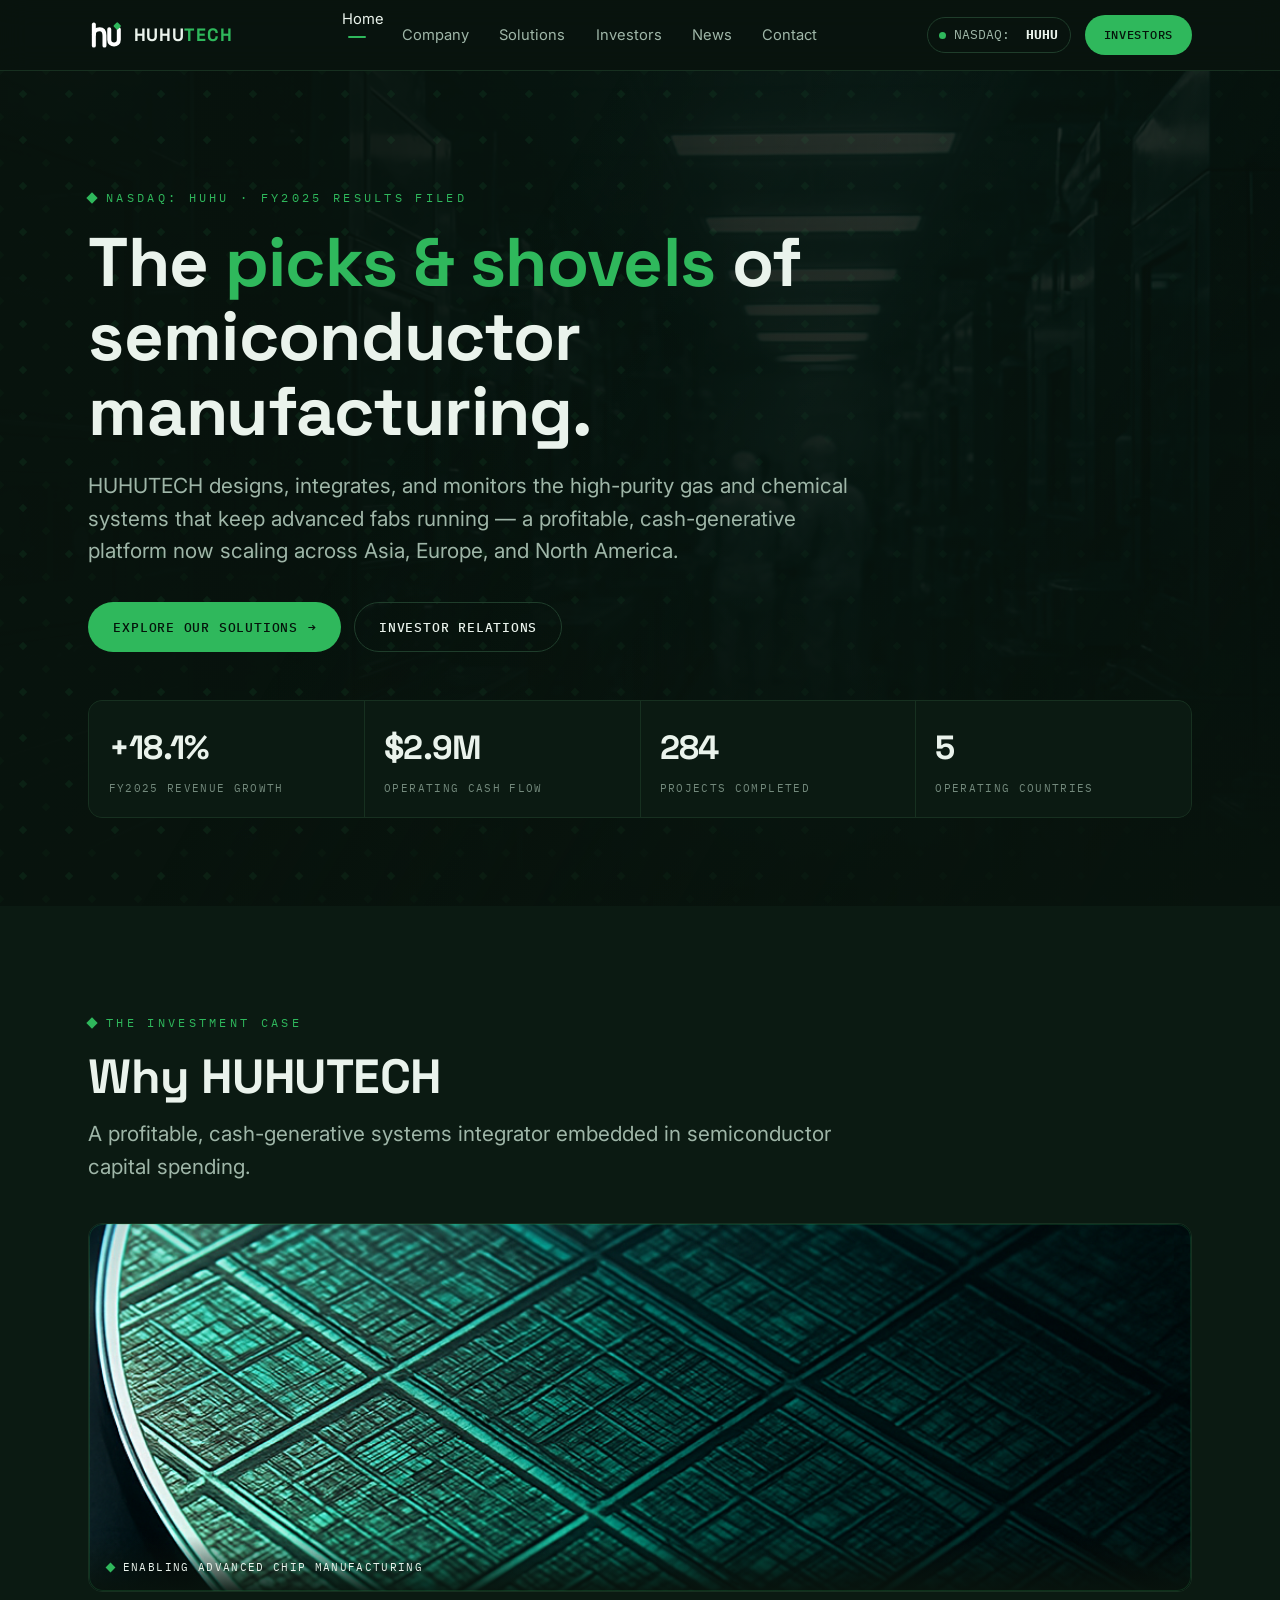
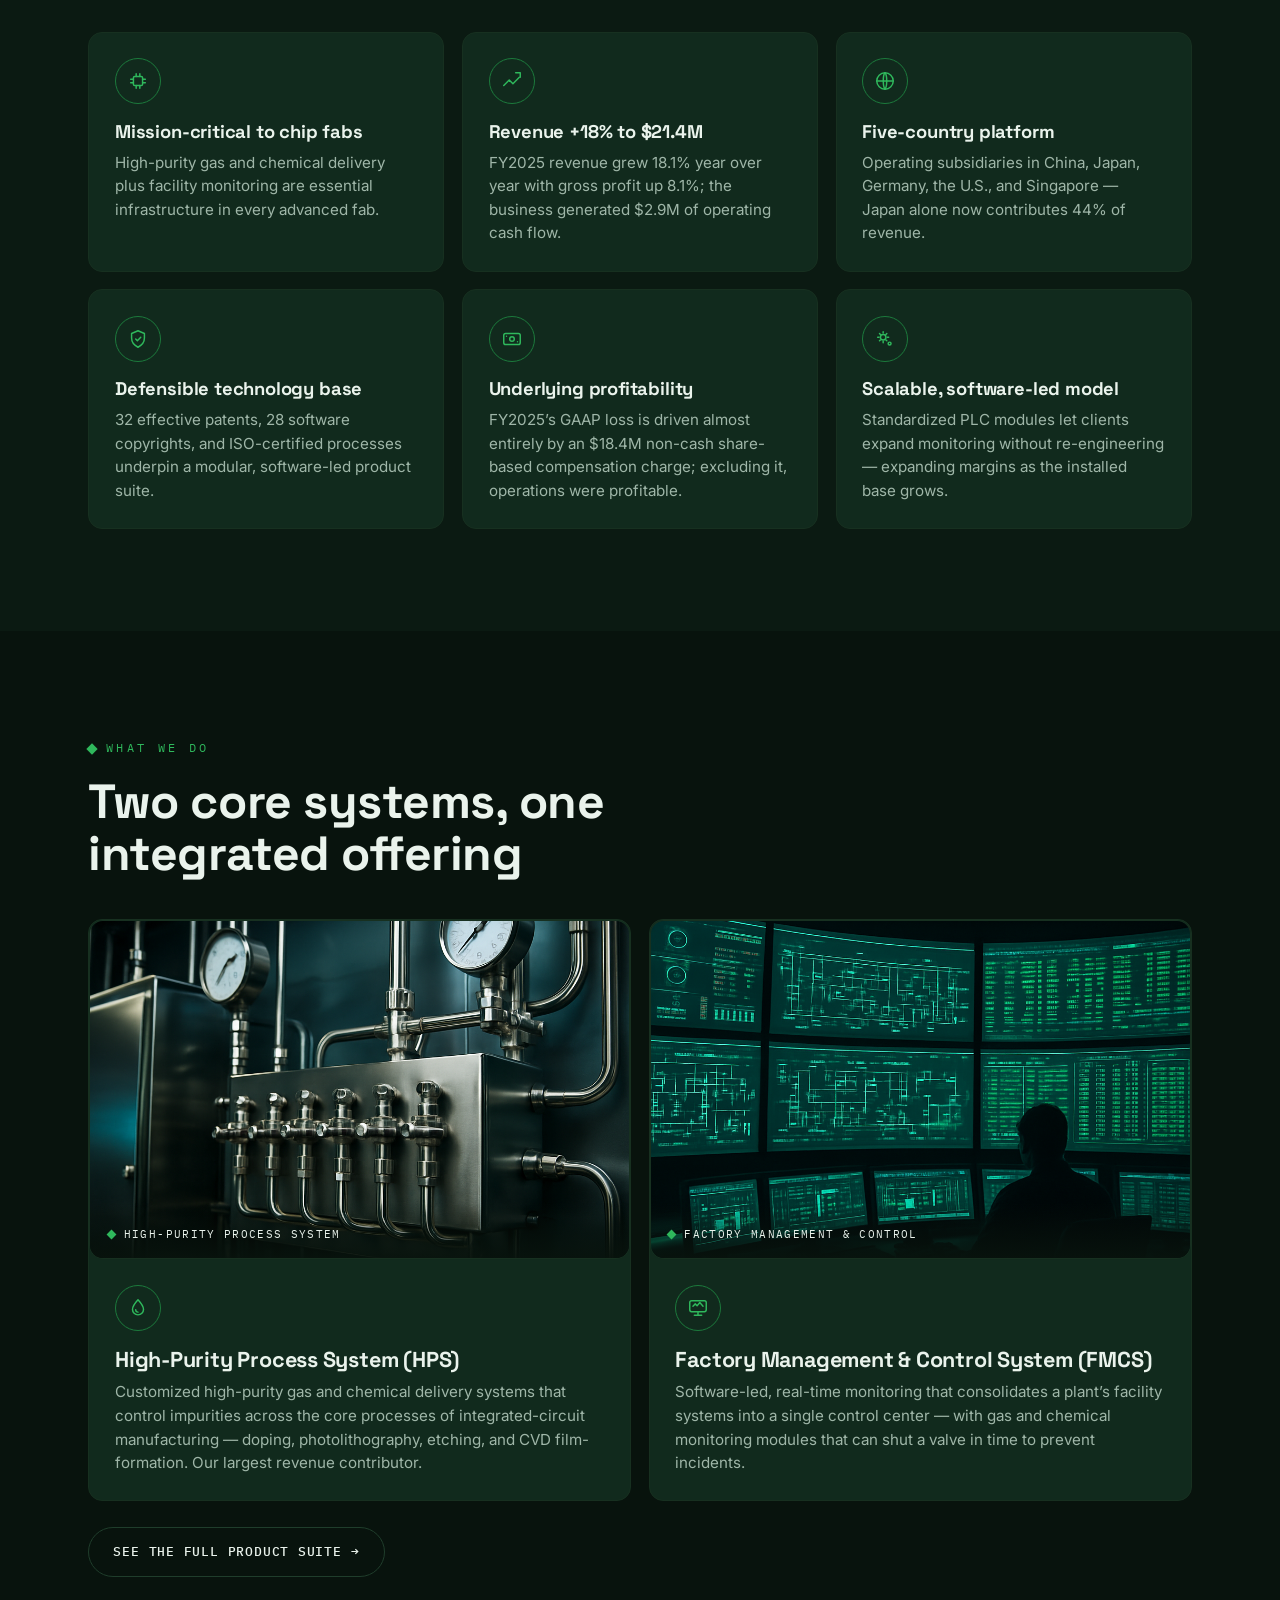
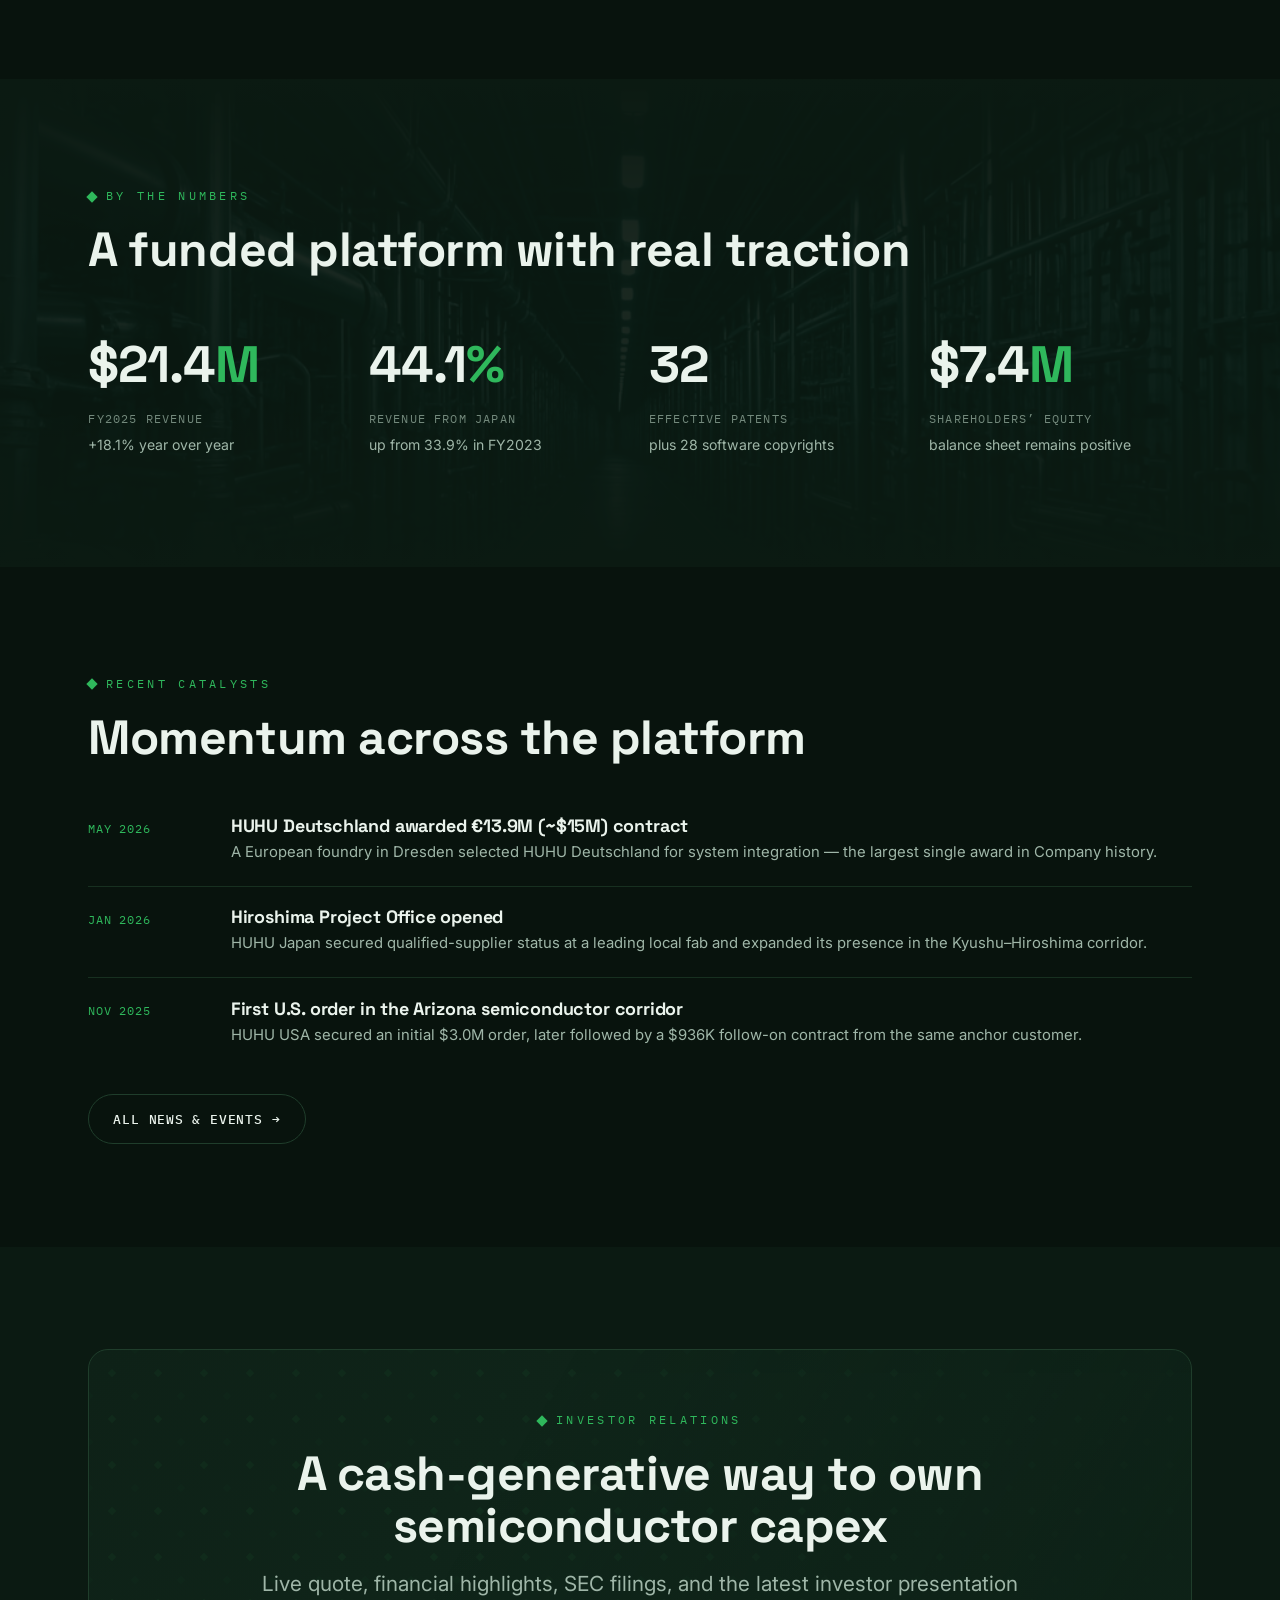
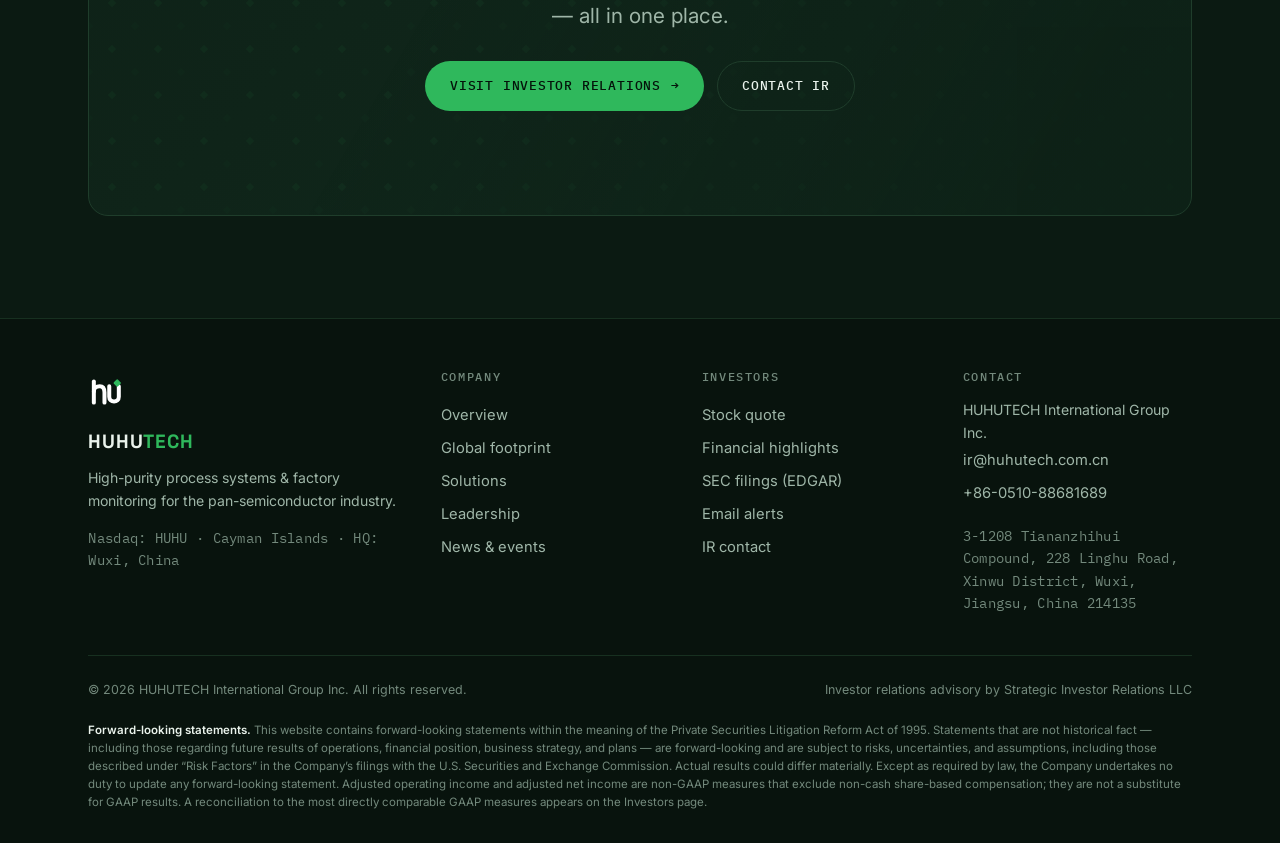
==== commit a78d1796: "feat: add new images and update styles for aspect ratios and photo bands" ====
--- a/index.html
+++ b/index.html
@@ -54,6 +54,7 @@
     <span class="eyebrow">The investment case</span>
     <h2 style="max-width:16ch;margin-bottom:1rem">Why HUHUTECH</h2>
     <p class="lede" style="margin-bottom:2.5rem">A profitable, cash-generative systems integrator embedded in semiconductor capital spending.</p>
+    <div class="media media--banner media--ring" data-reveal style="margin-bottom:2.5rem"><img src="assets/img/wafer-macro.png" alt="Macro view of a silicon semiconductor wafer showing the fine grid of integrated-circuit dies" loading="lazy"><span class="cap">Enabling advanced chip manufacturing</span></div>
     <div class="grid grid-3">
       <div class="card" data-reveal><div class="ico"><svg viewBox="0 0 24 24" fill="none" stroke="currentColor" stroke-width="1.6" stroke-linecap="round" stroke-linejoin="round"><rect x="7" y="7" width="10" height="10" rx="1.5"/><path d="M10 7V4M14 7V4M10 20v-3M14 20v-3M7 10H4M7 14H4M20 10h-3M20 14h-3"/></svg></div><h3>Mission-critical to chip fabs</h3><p>High-purity gas and chemical delivery plus facility monitoring are essential infrastructure in every advanced fab.</p></div>
       <div class="card" data-reveal><div class="ico"><svg viewBox="0 0 24 24" fill="none" stroke="currentColor" stroke-width="1.6" stroke-linecap="round" stroke-linejoin="round"><path d="M3 17l6-6 4 4 7-7"/><path d="M21 8V3h-5"/></svg></div><h3>Revenue +18% to $21.4M</h3><p>FY2025 revenue grew 18.1% year over year with gross profit up 8.1%; the business generated $2.9M of operating cash flow.</p></div>
@@ -91,7 +92,8 @@
   </div>
 </section>
 
-<section class="section">
+<section class="section section--photo">
+  <div class="photo-bg" aria-hidden="true" style="background-image:url('assets/img/fab-corridor.png')"></div>
   <div class="wrap">
     <span class="eyebrow">By the numbers</span>
     <h2 style="margin-bottom:2.5rem">A funded platform with real traction</h2>
--- a/assets/styles.css
+++ b/assets/styles.css
@@ -192,6 +192,21 @@
   content:"";position:absolute;inset:0;border-radius:var(--radius);
   box-shadow:inset 0 0 0 1px rgba(47,184,92,.18);pointer-events:none;
 }
+.media--banner img{aspect-ratio:21/7}
+.media--square img{aspect-ratio:1/1}
+@media(max-width:680px){.media--banner img{aspect-ratio:16/10}}
+
+/* full-bleed photo band behind a section */
+.section--photo{position:relative;overflow:hidden}
+.section--photo .photo-bg{
+  position:absolute;inset:0;z-index:0;pointer-events:none;
+  background-size:cover;background-position:center;opacity:.22;
+}
+.section--photo .photo-bg::after{
+  content:"";position:absolute;inset:0;
+  background:linear-gradient(180deg,var(--ink-1) 0%,rgba(8,19,13,.7) 35%,rgba(8,19,13,.7) 65%,var(--ink-1) 100%);
+}
+.section--photo .wrap{position:relative;z-index:2}
 .hero h1{max-width:18ch;margin-bottom:1.4rem}
 .hero h1 em{font-style:normal;color:var(--green);position:relative}
 .hero .lede{margin-bottom:2.2rem}
